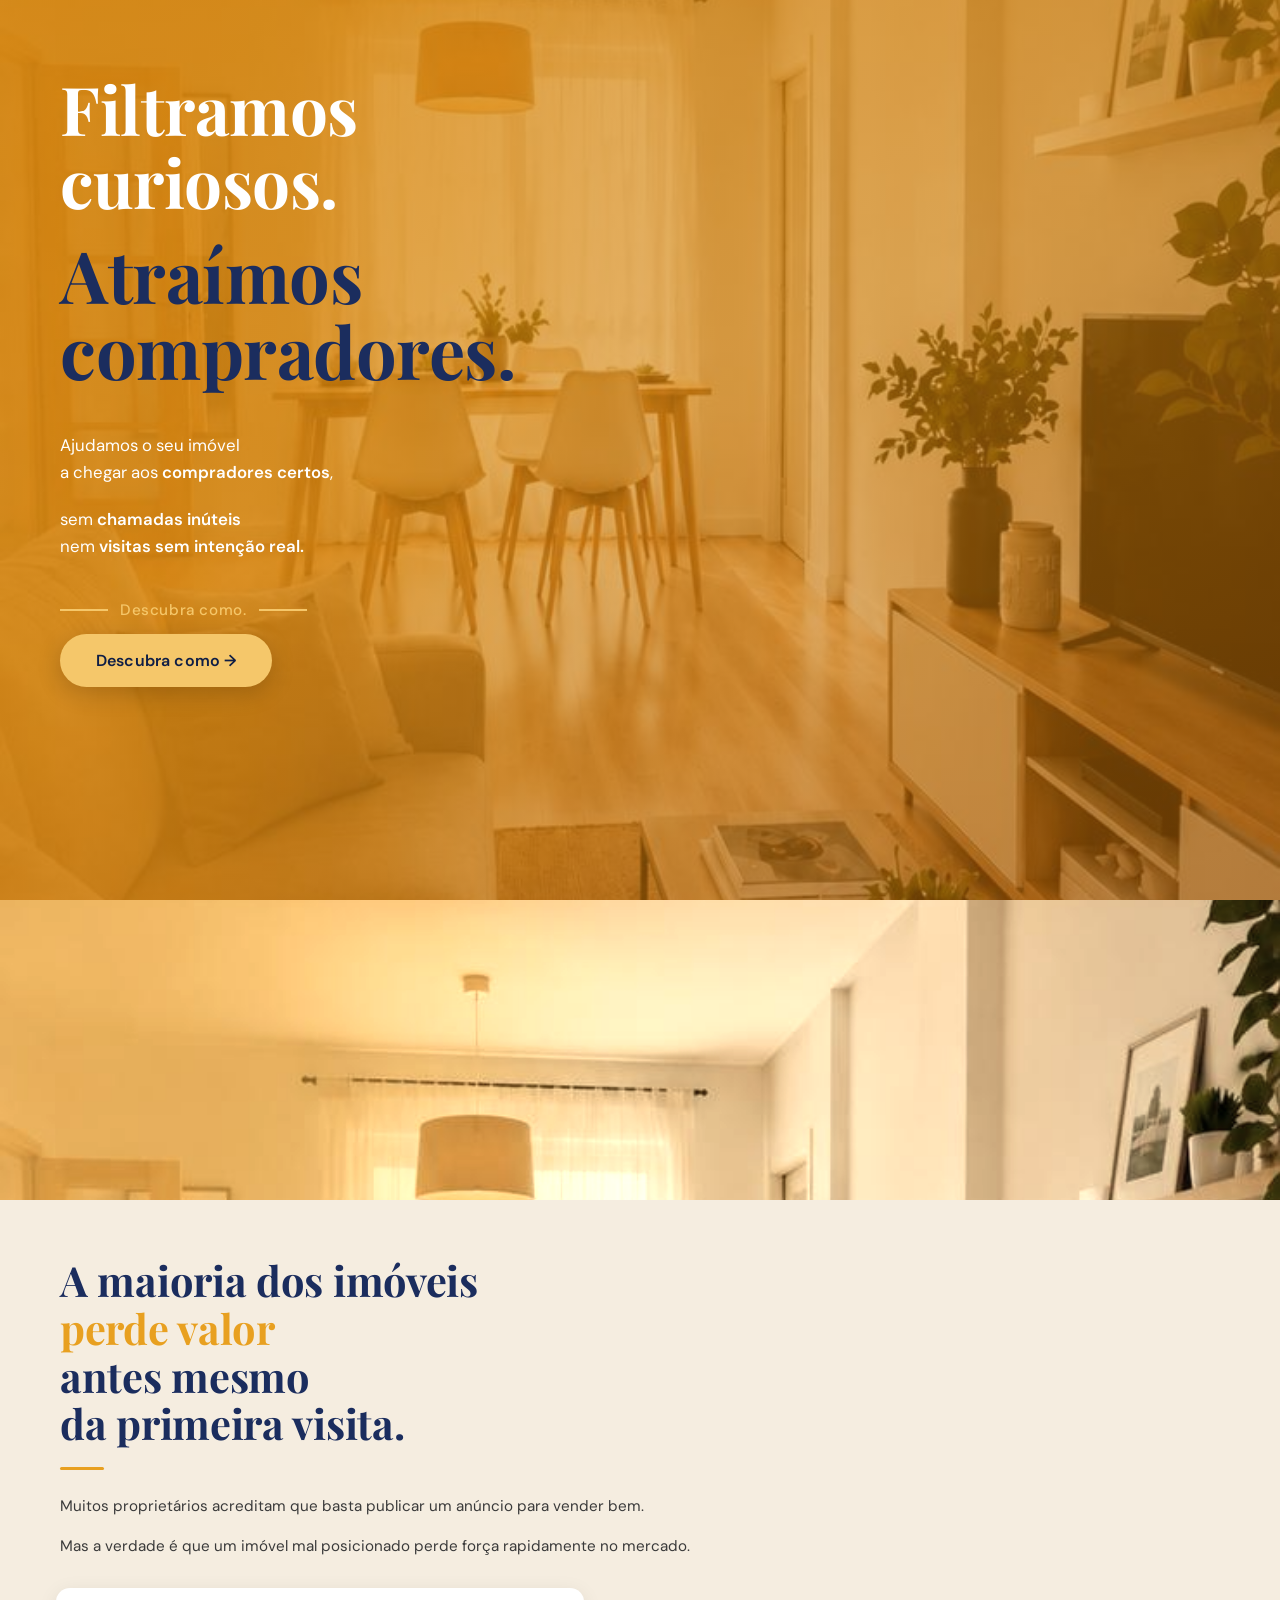
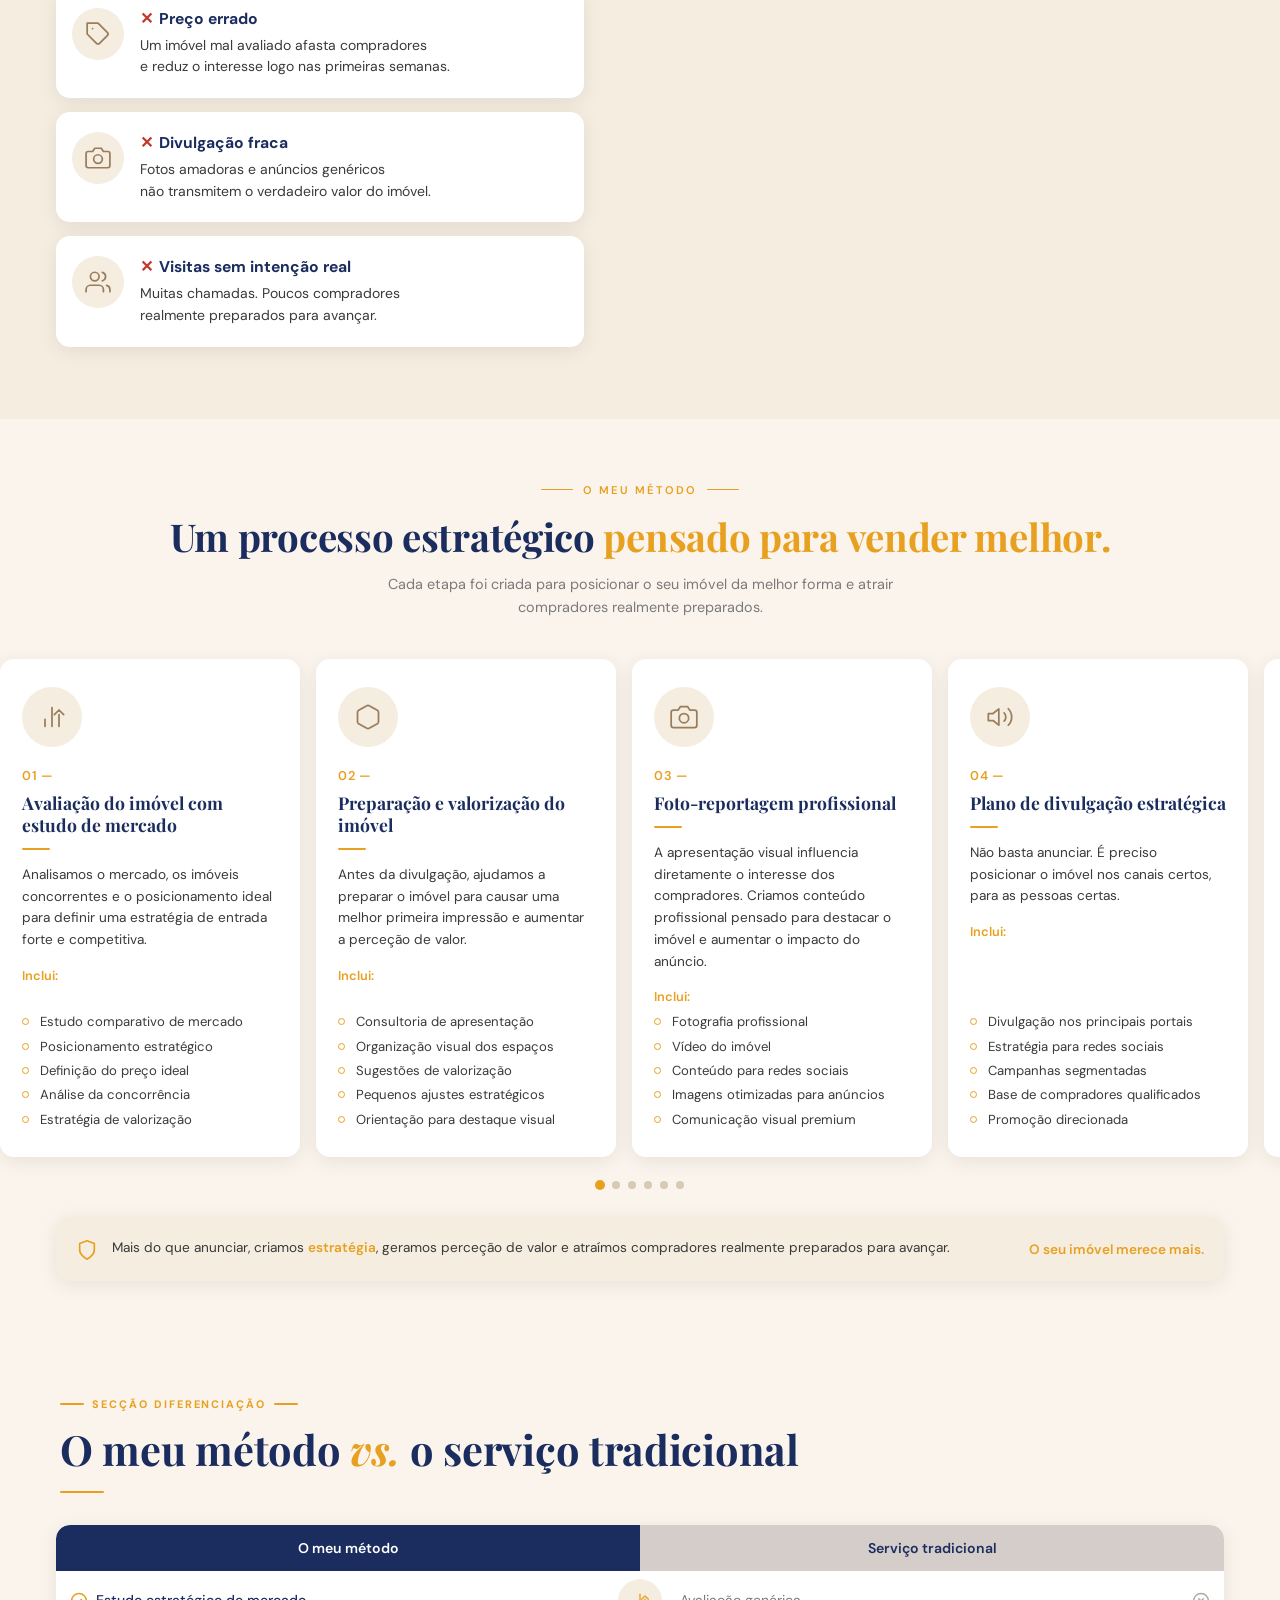
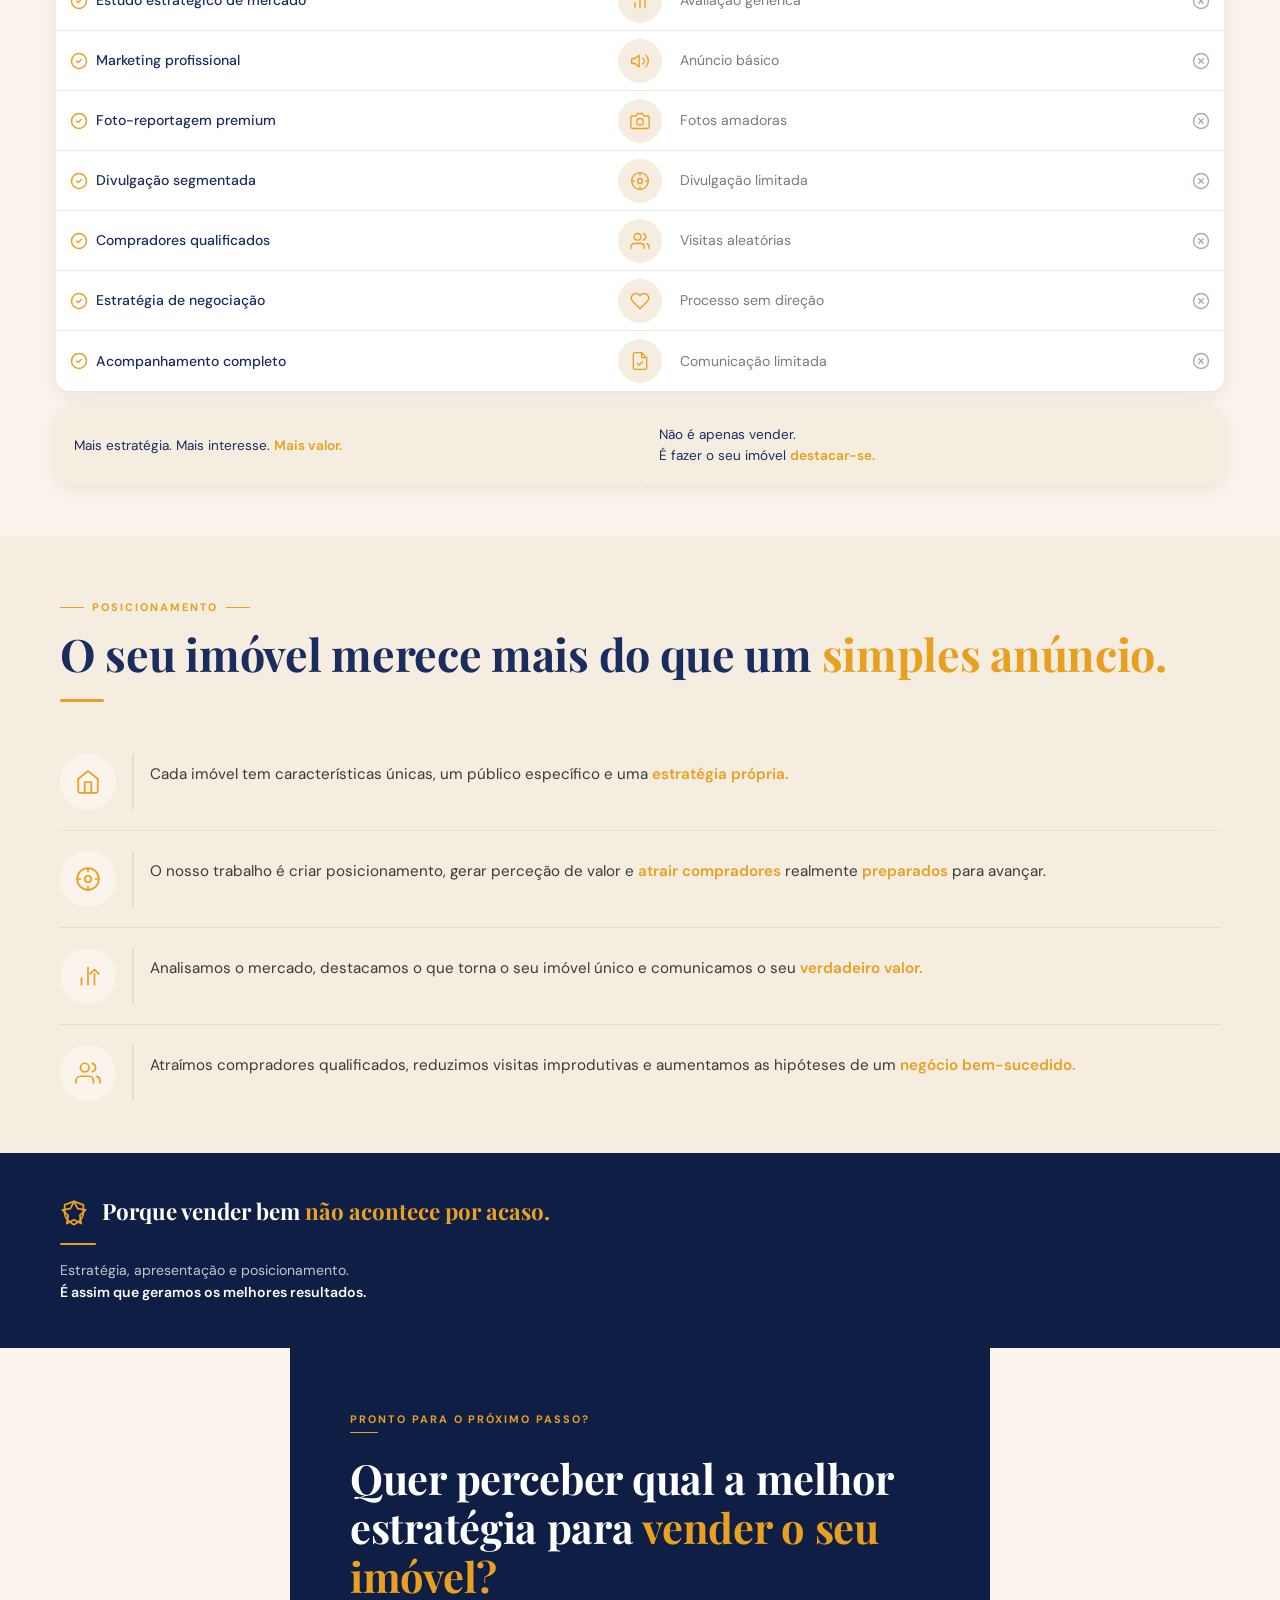
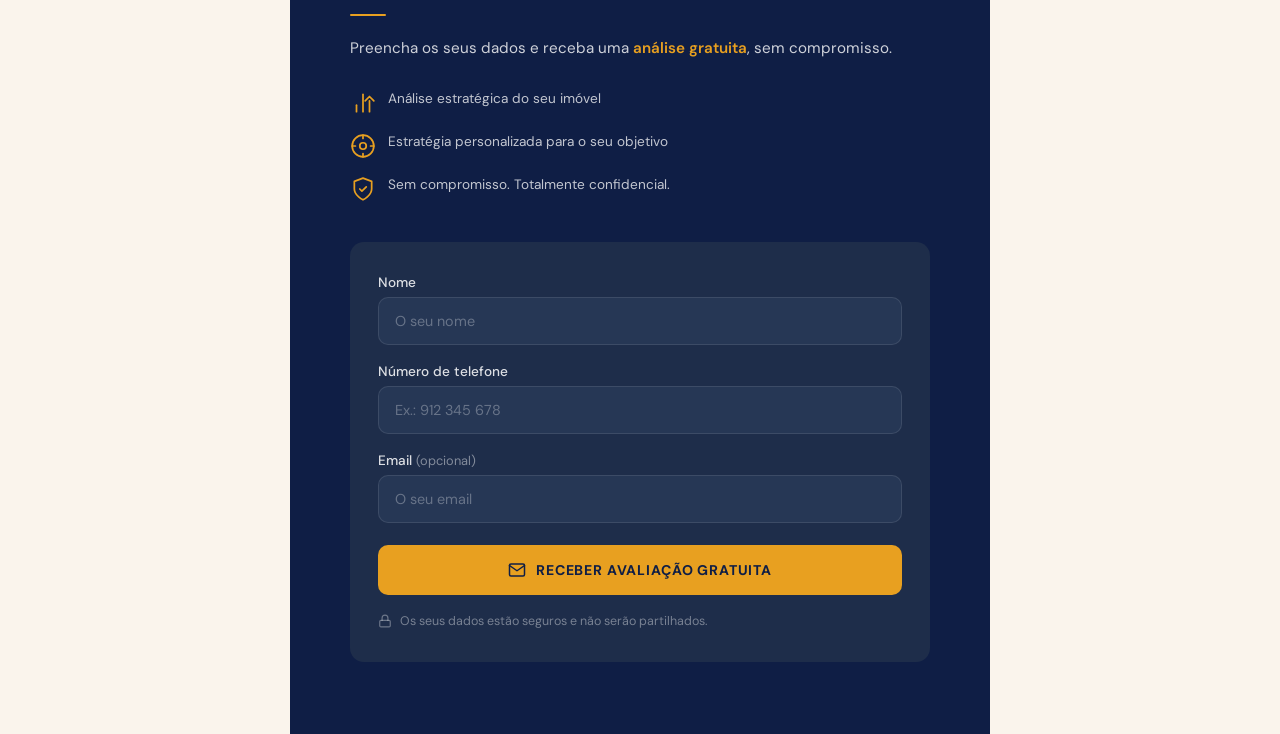
==== vendas.html @ 0ac01f0d "BM 1.17.0 Pagina de Vendas" ====
<!DOCTYPE html>
<html lang="pt">
<head>
  <meta charset="UTF-8" />
  <meta name="viewport" content="width=device-width, initial-scale=1.0" />
  <title>Vendas — Imóveis</title>
  <link rel="stylesheet" href="vendas.css" />
</head>
<body>

  <!-- ════════════════════════════════════
       SECÇÃO 1 — Hero com overlay âmbar
       ════════════════════════════════════ -->
  <section class="hero">
    <div class="hero__bg"></div>
    <div class="hero__overlay"></div>

    <div class="hero__content">

      <!-- Títulos principais -->
      <div class="hero__headline">
        <p class="line1">Filtramos<br>curiosos.</p>
        <p class="line2">Atraímos<br>compradores.</p>
      </div>

      <!-- Corpo de texto -->
      <div class="hero__body">
        <p>Ajudamos o seu imóvel<br>
           a chegar aos <strong>compradores certos</strong>,</p>
        <p>sem <strong>chamadas inúteis</strong><br>
           nem <strong>visitas sem intenção real.</strong></p>
      </div>

      <!-- CTA -->
      <div class="hero__cta">
        <div class="divider-line">
          <a href="#pain-section" class="btn-cta">Descubra como.</a>
        </div>
        <a href="#pain-section" class="btn-primary">Descubra como →</a>
      </div>

    </div>
  </section>


  <!-- ════════════════════════════════════
       SECÇÃO 2 — Problema / Pain points
       ════════════════════════════════════ -->
  <section class="pain" id="pain-section">

    <!-- Faixa de foto -->
    <div class="pain__photo">
      <img src="sala.jpg" alt="Sala de estar moderna e luminosa" />
    </div>

    <!-- Texto introdutório -->
    <div class="pain__text">
      <h2 class="pain__title">
        A maioria dos imóveis<br>
        <span class="highlight">perde valor</span><br>
        antes mesmo<br>
        da primeira visita.
      </h2>
      <div class="pain__separator"></div>
      <div class="pain__copy">
        <p>Muitos proprietários acreditam que basta publicar um anúncio para vender bem.</p>
        <p>Mas a verdade é que um imóvel mal posicionado perde força rapidamente no mercado.</p>
      </div>
    </div>

    <!-- Cards de problemas -->
    <div class="pain__cards">

      <!-- Preço errado -->
      <div class="pain-card">
        <div class="pain-card__icon">
          <!-- Ícone: etiqueta de preço -->
          <svg viewBox="0 0 24 24" aria-hidden="true">
            <path d="M20.59 13.41L13.42 20.58a2 2 0 0 1-2.83 0L2 12V2h10l8.59 8.59a2 2 0 0 1 0 2.82z"/>
            <line x1="7" y1="7" x2="7.01" y2="7"/>
          </svg>
        </div>
        <div class="pain-card__body">
          <p class="pain-card__title">
            <span class="x-mark">✕</span> Preço errado
          </p>
          <p class="pain-card__desc">
            Um imóvel mal avaliado afasta compradores<br>
            e reduz o interesse logo nas primeiras semanas.
          </p>
        </div>
      </div>

      <!-- Divulgação fraca -->
      <div class="pain-card">
        <div class="pain-card__icon">
          <!-- Ícone: câmara fotográfica -->
          <svg viewBox="0 0 24 24" aria-hidden="true">
            <path d="M23 19a2 2 0 0 1-2 2H3a2 2 0 0 1-2-2V8a2 2 0 0 1 2-2h4l2-3h6l2 3h4a2 2 0 0 1 2 2z"/>
            <circle cx="12" cy="13" r="4"/>
          </svg>
        </div>
        <div class="pain-card__body">
          <p class="pain-card__title">
            <span class="x-mark">✕</span> Divulgação fraca
          </p>
          <p class="pain-card__desc">
            Fotos amadoras e anúncios genéricos<br>
            não transmitem o verdadeiro valor do imóvel.
          </p>
        </div>
      </div>

      <!-- Visitas sem intenção real -->
      <div class="pain-card">
        <div class="pain-card__icon">
          <!-- Ícone: grupo de pessoas -->
          <svg viewBox="0 0 24 24" aria-hidden="true">
            <path d="M17 21v-2a4 4 0 0 0-4-4H5a4 4 0 0 0-4 4v2"/>
            <circle cx="9" cy="7" r="4"/>
            <path d="M23 21v-2a4 4 0 0 0-3-3.87"/>
            <path d="M16 3.13a4 4 0 0 1 0 7.75"/>
          </svg>
        </div>
        <div class="pain-card__body">
          <p class="pain-card__title">
            <span class="x-mark">✕</span> Visitas sem intenção real
          </p>
          <p class="pain-card__desc">
            Muitas chamadas. Poucos compradores<br>
            realmente preparados para avançar.
          </p>
        </div>
      </div>

    </div>
  </section>


  <!-- ════════════════════════════════════
       SECÇÃO 3 — O Meu Método (carrossel)
       ════════════════════════════════════ -->
  <section class="metodo" id="metodo-section">

    <!-- Cabeçalho -->
    <div class="metodo__header">
      <div class="metodo__label">
        <span class="metodo__line"></span>
        O MEU MÉTODO
        <span class="metodo__line"></span>
      </div>
      <h2 class="metodo__title">
        Um processo estratégico <span class="highlight">pensado para vender melhor.</span>
      </h2>
      <p class="metodo__subtitle">
        Cada etapa foi criada para posicionar o seu imóvel da melhor forma e atrair compradores realmente preparados.
      </p>
    </div>

    <!-- Carrossel -->
    <div class="metodo__carousel-wrap">
      <div class="metodo__carousel" id="metodoCar">

        <!-- 01 -->
        <div class="metodo-card">
          <div class="metodo-card__icon">
            <svg viewBox="0 0 24 24" aria-hidden="true">
              <line x1="18" y1="20" x2="18" y2="10"/><line x1="12" y1="20" x2="12" y2="4"/>
              <line x1="6" y1="20" x2="6" y2="14"/>
              <polyline points="22 10 18 6 14 10"/>
            </svg>
          </div>
          <div class="metodo-card__num">01 —</div>
          <h3 class="metodo-card__title">Avaliação do imóvel com estudo de mercado</h3>
          <div class="metodo-card__sep"></div>
          <p class="metodo-card__desc">Analisamos o mercado, os imóveis concorrentes e o posicionamento ideal para definir uma estratégia de entrada forte e competitiva.</p>
          <p class="metodo-card__inclui">Inclui:</p>
          <ul class="metodo-card__list">
            <li>Estudo comparativo de mercado</li>
            <li>Posicionamento estratégico</li>
            <li>Definição do preço ideal</li>
            <li>Análise da concorrência</li>
            <li>Estratégia de valorização</li>
          </ul>
        </div>

        <!-- 02 -->
        <div class="metodo-card">
          <div class="metodo-card__icon">
            <svg viewBox="0 0 24 24" aria-hidden="true">
              <path d="M21 16V8a2 2 0 0 0-1-1.73l-7-4a2 2 0 0 0-2 0l-7 4A2 2 0 0 0 3 8v8a2 2 0 0 0 1 1.73l7 4a2 2 0 0 0 2 0l7-4A2 2 0 0 0 21 16z"/>
            </svg>
          </div>
          <div class="metodo-card__num">02 —</div>
          <h3 class="metodo-card__title">Preparação e valorização do imóvel</h3>
          <div class="metodo-card__sep"></div>
          <p class="metodo-card__desc">Antes da divulgação, ajudamos a preparar o imóvel para causar uma melhor primeira impressão e aumentar a perceção de valor.</p>
          <p class="metodo-card__inclui">Inclui:</p>
          <ul class="metodo-card__list">
            <li>Consultoria de apresentação</li>
            <li>Organização visual dos espaços</li>
            <li>Sugestões de valorização</li>
            <li>Pequenos ajustes estratégicos</li>
            <li>Orientação para destaque visual</li>
          </ul>
        </div>

        <!-- 03 -->
        <div class="metodo-card">
          <div class="metodo-card__icon">
            <svg viewBox="0 0 24 24" aria-hidden="true">
              <path d="M23 19a2 2 0 0 1-2 2H3a2 2 0 0 1-2-2V8a2 2 0 0 1 2-2h4l2-3h6l2 3h4a2 2 0 0 1 2 2z"/>
              <circle cx="12" cy="13" r="4"/>
            </svg>
          </div>
          <div class="metodo-card__num">03 —</div>
          <h3 class="metodo-card__title">Foto-reportagem profissional</h3>
          <div class="metodo-card__sep"></div>
          <p class="metodo-card__desc">A apresentação visual influencia diretamente o interesse dos compradores. Criamos conteúdo profissional pensado para destacar o imóvel e aumentar o impacto do anúncio.</p>
          <p class="metodo-card__inclui">Inclui:</p>
          <ul class="metodo-card__list">
            <li>Fotografia profissional</li>
            <li>Vídeo do imóvel</li>
            <li>Conteúdo para redes sociais</li>
            <li>Imagens otimizadas para anúncios</li>
            <li>Comunicação visual premium</li>
          </ul>
        </div>

        <!-- 04 -->
        <div class="metodo-card">
          <div class="metodo-card__icon">
            <svg viewBox="0 0 24 24" aria-hidden="true">
              <polygon points="11 5 6 9 2 9 2 15 6 15 11 19 11 5"/>
              <path d="M19.07 4.93a10 10 0 0 1 0 14.14"/>
              <path d="M15.54 8.46a5 5 0 0 1 0 7.07"/>
            </svg>
          </div>
          <div class="metodo-card__num">04 —</div>
          <h3 class="metodo-card__title">Plano de divulgação estratégica</h3>
          <div class="metodo-card__sep"></div>
          <p class="metodo-card__desc">Não basta anunciar. É preciso posicionar o imóvel nos canais certos, para as pessoas certas.</p>
          <p class="metodo-card__inclui">Inclui:</p>
          <ul class="metodo-card__list">
            <li>Divulgação nos principais portais</li>
            <li>Estratégia para redes sociais</li>
            <li>Campanhas segmentadas</li>
            <li>Base de compradores qualificados</li>
            <li>Promoção direcionada</li>
          </ul>
        </div>

        <!-- 05 -->
        <div class="metodo-card">
          <div class="metodo-card__icon">
            <svg viewBox="0 0 24 24" aria-hidden="true">
              <path d="M17 21v-2a4 4 0 0 0-4-4H5a4 4 0 0 0-4 4v2"/>
              <circle cx="9" cy="7" r="4"/>
              <path d="M23 21v-2a4 4 0 0 0-3-3.87"/>
              <path d="M16 3.13a4 4 0 0 1 0 7.75"/>
            </svg>
          </div>
          <div class="metodo-card__num">05 —</div>
          <h3 class="metodo-card__title">Gestão de compradores e negociação</h3>
          <div class="metodo-card__sep"></div>
          <p class="metodo-card__desc">Filtramos contactos, qualificamos compradores e acompanhamos todas as visitas para evitar desgaste desnecessário.</p>
          <p class="metodo-card__inclui">Inclui:</p>
          <ul class="metodo-card__list">
            <li>Qualificação de leads</li>
            <li>Gestão de visitas</li>
            <li>Acompanhamento comercial</li>
            <li>Negociação estratégica</li>
            <li>Redução de visitas improdutivas</li>
          </ul>
        </div>

        <!-- 06 -->
        <div class="metodo-card">
          <div class="metodo-card__icon">
            <svg viewBox="0 0 24 24" aria-hidden="true">
              <path d="M14 2H6a2 2 0 0 0-2 2v16a2 2 0 0 0 2 2h12a2 2 0 0 0 2-2V8z"/>
              <polyline points="14 2 14 8 20 8"/>
              <polyline points="9 15 11 17 15 13"/>
            </svg>
          </div>
          <div class="metodo-card__num">06 —</div>
          <h3 class="metodo-card__title">Acompanhamento até à escritura</h3>
          <div class="metodo-card__sep"></div>
          <p class="metodo-card__desc">Tratamos de todo o processo até à conclusão do negócio, garantindo segurança e acompanhamento em cada etapa.</p>
          <p class="metodo-card__inclui">Inclui:</p>
          <ul class="metodo-card__list">
            <li>Apoio burocrático</li>
            <li>Organização documental</li>
            <li>Acompanhamento processual</li>
            <li>Suporte contínuo</li>
            <li>Apoio até à escritura</li>
          </ul>
        </div>

      </div><!-- /.metodo__carousel -->

      <!-- Dots de navegação -->
      <div class="metodo__dots" id="metodoDots">
        <button class="dot active" data-index="0" aria-label="Passo 1"></button>
        <button class="dot" data-index="1" aria-label="Passo 2"></button>
        <button class="dot" data-index="2" aria-label="Passo 3"></button>
        <button class="dot" data-index="3" aria-label="Passo 4"></button>
        <button class="dot" data-index="4" aria-label="Passo 5"></button>
        <button class="dot" data-index="5" aria-label="Passo 6"></button>
      </div>
    </div><!-- /.metodo__carousel-wrap -->

    <!-- Rodapé da secção -->
    <div class="metodo__footer">
      <div class="metodo__footer-inner">
        <svg class="metodo__footer-icon" viewBox="0 0 24 24" aria-hidden="true">
          <path d="M12 22s8-4 8-10V5l-8-3-8 3v7c0 6 8 10 8 10z"/>
        </svg>
        <p>
          Mais do que anunciar, criamos <span class="highlight">estratégia</span>, geramos perceção de valor e atraímos compradores realmente preparados para avançar.
        </p>
        <span class="metodo__footer-cta">O seu imóvel merece mais.</span>
      </div>
    </div>

  </section>

  <script>
    (function () {
      const car = document.getElementById('metodoCar');
      const dots = document.querySelectorAll('#metodoDots .dot');

      // Update active dot based on scroll position
      car.addEventListener('scroll', () => {
        const cardW = car.querySelector('.metodo-card').offsetWidth + 16; // gap
        const idx = Math.round(car.scrollLeft / cardW);
        dots.forEach((d, i) => d.classList.toggle('active', i === idx));
      }, { passive: true });

      // Click dot → scroll to card
      dots.forEach(dot => {
        dot.addEventListener('click', () => {
          const cardW = car.querySelector('.metodo-card').offsetWidth + 16;
          car.scrollTo({ left: parseInt(dot.dataset.index) * cardW, behavior: 'smooth' });
        });
      });
    })();
  </script>


  <!-- ════════════════════════════════════
       SECÇÃO 4 — Diferenciação (tabela)
       ════════════════════════════════════ -->
  <section class="dif" id="dif-section">
    <div class="dif__header">
      <p class="section-label"><span class="label-line"></span> SECÇÃO DIFERENCIAÇÃO <span class="label-line"></span></p>
      <h2 class="dif__title">O meu método <span class="vs">vs.</span> o serviço tradicional</h2>
      <div class="dif__sep"></div>
    </div>

    <!-- Cabeçalhos da tabela -->
    <div class="dif__table">
      <div class="dif__col-heads">
        <div class="dif__col-head dif__col-head--mine">O meu método</div>
        <div class="dif__col-head dif__col-head--trad">Serviço tradicional</div>
      </div>

      <!-- Linhas -->
      <div class="dif__row">
        <div class="dif__cell dif__cell--mine">
          <svg class="check-icon" viewBox="0 0 24 24"><circle cx="12" cy="12" r="10"/><polyline points="9 12 11 14 15 10"/></svg>
          Estudo estratégico de mercado
        </div>
        <div class="dif__icon-wrap">
          <svg viewBox="0 0 24 24"><line x1="18" y1="20" x2="18" y2="10"/><line x1="12" y1="20" x2="12" y2="4"/><line x1="6" y1="20" x2="6" y2="14"/><polyline points="22 10 18 6 14 10"/></svg>
        </div>
        <div class="dif__cell dif__cell--trad">
          Avaliação genérica
          <svg class="x-icon" viewBox="0 0 24 24"><circle cx="12" cy="12" r="10"/><line x1="15" y1="9" x2="9" y2="15"/><line x1="9" y1="9" x2="15" y2="15"/></svg>
        </div>
      </div>

      <div class="dif__row">
        <div class="dif__cell dif__cell--mine">
          <svg class="check-icon" viewBox="0 0 24 24"><circle cx="12" cy="12" r="10"/><polyline points="9 12 11 14 15 10"/></svg>
          Marketing profissional
        </div>
        <div class="dif__icon-wrap">
          <svg viewBox="0 0 24 24"><polygon points="11 5 6 9 2 9 2 15 6 15 11 19 11 5"/><path d="M19.07 4.93a10 10 0 0 1 0 14.14"/><path d="M15.54 8.46a5 5 0 0 1 0 7.07"/></svg>
        </div>
        <div class="dif__cell dif__cell--trad">
          Anúncio básico
          <svg class="x-icon" viewBox="0 0 24 24"><circle cx="12" cy="12" r="10"/><line x1="15" y1="9" x2="9" y2="15"/><line x1="9" y1="9" x2="15" y2="15"/></svg>
        </div>
      </div>

      <div class="dif__row">
        <div class="dif__cell dif__cell--mine">
          <svg class="check-icon" viewBox="0 0 24 24"><circle cx="12" cy="12" r="10"/><polyline points="9 12 11 14 15 10"/></svg>
          Foto-reportagem premium
        </div>
        <div class="dif__icon-wrap">
          <svg viewBox="0 0 24 24"><path d="M23 19a2 2 0 0 1-2 2H3a2 2 0 0 1-2-2V8a2 2 0 0 1 2-2h4l2-3h6l2 3h4a2 2 0 0 1 2 2z"/><circle cx="12" cy="13" r="4"/></svg>
        </div>
        <div class="dif__cell dif__cell--trad">
          Fotos amadoras
          <svg class="x-icon" viewBox="0 0 24 24"><circle cx="12" cy="12" r="10"/><line x1="15" y1="9" x2="9" y2="15"/><line x1="9" y1="9" x2="15" y2="15"/></svg>
        </div>
      </div>

      <div class="dif__row">
        <div class="dif__cell dif__cell--mine">
          <svg class="check-icon" viewBox="0 0 24 24"><circle cx="12" cy="12" r="10"/><polyline points="9 12 11 14 15 10"/></svg>
          Divulgação segmentada
        </div>
        <div class="dif__icon-wrap">
          <svg viewBox="0 0 24 24"><circle cx="12" cy="12" r="10"/><circle cx="12" cy="12" r="3"/><line x1="12" y1="2" x2="12" y2="5"/><line x1="12" y1="19" x2="12" y2="22"/><line x1="2" y1="12" x2="5" y2="12"/><line x1="19" y1="12" x2="22" y2="12"/></svg>
        </div>
        <div class="dif__cell dif__cell--trad">
          Divulgação limitada
          <svg class="x-icon" viewBox="0 0 24 24"><circle cx="12" cy="12" r="10"/><line x1="15" y1="9" x2="9" y2="15"/><line x1="9" y1="9" x2="15" y2="15"/></svg>
        </div>
      </div>

      <div class="dif__row">
        <div class="dif__cell dif__cell--mine">
          <svg class="check-icon" viewBox="0 0 24 24"><circle cx="12" cy="12" r="10"/><polyline points="9 12 11 14 15 10"/></svg>
          Compradores qualificados
        </div>
        <div class="dif__icon-wrap">
          <svg viewBox="0 0 24 24"><path d="M17 21v-2a4 4 0 0 0-4-4H5a4 4 0 0 0-4 4v2"/><circle cx="9" cy="7" r="4"/><path d="M23 21v-2a4 4 0 0 0-3-3.87"/><path d="M16 3.13a4 4 0 0 1 0 7.75"/></svg>
        </div>
        <div class="dif__cell dif__cell--trad">
          Visitas aleatórias
          <svg class="x-icon" viewBox="0 0 24 24"><circle cx="12" cy="12" r="10"/><line x1="15" y1="9" x2="9" y2="15"/><line x1="9" y1="9" x2="15" y2="15"/></svg>
        </div>
      </div>

      <div class="dif__row">
        <div class="dif__cell dif__cell--mine">
          <svg class="check-icon" viewBox="0 0 24 24"><circle cx="12" cy="12" r="10"/><polyline points="9 12 11 14 15 10"/></svg>
          Estratégia de negociação
        </div>
        <div class="dif__icon-wrap">
          <svg viewBox="0 0 24 24"><path d="M20.84 4.61a5.5 5.5 0 0 0-7.78 0L12 5.67l-1.06-1.06a5.5 5.5 0 0 0-7.78 7.78l1.06 1.06L12 21.23l7.78-7.78 1.06-1.06a5.5 5.5 0 0 0 0-7.78z"/></svg>
        </div>
        <div class="dif__cell dif__cell--trad">
          Processo sem direção
          <svg class="x-icon" viewBox="0 0 24 24"><circle cx="12" cy="12" r="10"/><line x1="15" y1="9" x2="9" y2="15"/><line x1="9" y1="9" x2="15" y2="15"/></svg>
        </div>
      </div>

      <div class="dif__row">
        <div class="dif__cell dif__cell--mine">
          <svg class="check-icon" viewBox="0 0 24 24"><circle cx="12" cy="12" r="10"/><polyline points="9 12 11 14 15 10"/></svg>
          Acompanhamento completo
        </div>
        <div class="dif__icon-wrap">
          <svg viewBox="0 0 24 24"><path d="M14 2H6a2 2 0 0 0-2 2v16a2 2 0 0 0 2 2h12a2 2 0 0 0 2-2V8z"/><polyline points="14 2 14 8 20 8"/><polyline points="9 15 11 17 15 13"/></svg>
        </div>
        <div class="dif__cell dif__cell--trad">
          Comunicação limitada
          <svg class="x-icon" viewBox="0 0 24 24"><circle cx="12" cy="12" r="10"/><line x1="15" y1="9" x2="9" y2="15"/><line x1="9" y1="9" x2="15" y2="15"/></svg>
        </div>
      </div>
    </div>

    <!-- Rodapé -->
    <div class="dif__footer">
      <div class="dif__footer-left">
        <svg viewBox="0 0 24 24"><path d="M12 22s8-4 8-10V5l-8-3-8 3v7c0 6 8 10 8 10z"/><polygon points="12 2 15.09 8.26 22 9.27 17 14.14 18.18 21.02 12 17.77 5.82 21.02 7 14.14 2 9.27 8.91 8.26 12 2"/></svg>
        <p>Mais estratégia. Mais interesse. <span class="highlight">Mais valor.</span></p>
      </div>
      <div class="dif__footer-right">
        <p>Não é apenas vender.<br>É fazer o seu imóvel <span class="highlight">destacar-se.</span></p>
      </div>
    </div>
  </section>


  <!-- ════════════════════════════════════
       SECÇÃO 5 — Posicionamento
       ════════════════════════════════════ -->
  <section class="pos" id="pos-section">

    <!-- Hero foto + título -->
    <div class="pos__hero">
      <div class="pos__hero-text">
        <p class="section-label"><span class="label-line"></span> POSICIONAMENTO <span class="label-line"></span></p>
        <h2 class="pos__title">O seu imóvel merece mais do que um <span class="highlight">simples anúncio.</span></h2>
        <div class="pos__sep"></div>
      </div>
    </div>

    <!-- Itens -->
    <div class="pos__items">

      <div class="pos__item">
        <div class="pos__item-icon">
          <svg viewBox="0 0 24 24"><path d="M3 9l9-7 9 7v11a2 2 0 0 1-2 2H5a2 2 0 0 1-2-2z"/><polyline points="9 22 9 12 15 12 15 22"/></svg>
        </div>
        <div class="pos__item-divider"></div>
        <p class="pos__item-text">Cada imóvel tem características únicas, um público específico e uma <span class="highlight">estratégia própria.</span></p>
      </div>

      <div class="pos__item">
        <div class="pos__item-icon">
          <svg viewBox="0 0 24 24"><circle cx="12" cy="12" r="10"/><circle cx="12" cy="12" r="3"/><line x1="12" y1="2" x2="12" y2="5"/><line x1="12" y1="19" x2="12" y2="22"/><line x1="2" y1="12" x2="5" y2="12"/><line x1="19" y1="12" x2="22" y2="12"/></svg>
        </div>
        <div class="pos__item-divider"></div>
        <p class="pos__item-text">O nosso trabalho é criar posicionamento, gerar perceção de valor e <span class="highlight">atrair compradores</span> realmente <span class="highlight">preparados</span> para avançar.</p>
      </div>

      <div class="pos__item">
        <div class="pos__item-icon">
          <svg viewBox="0 0 24 24"><line x1="18" y1="20" x2="18" y2="10"/><line x1="12" y1="20" x2="12" y2="4"/><line x1="6" y1="20" x2="6" y2="14"/><polyline points="22 10 18 6 14 10"/></svg>
        </div>
        <div class="pos__item-divider"></div>
        <p class="pos__item-text">Analisamos o mercado, destacamos o que torna o seu imóvel único e comunicamos o seu <span class="highlight">verdadeiro valor.</span></p>
      </div>

      <div class="pos__item">
        <div class="pos__item-icon">
          <svg viewBox="0 0 24 24"><path d="M17 21v-2a4 4 0 0 0-4-4H5a4 4 0 0 0-4 4v2"/><circle cx="9" cy="7" r="4"/><path d="M23 21v-2a4 4 0 0 0-3-3.87"/><path d="M16 3.13a4 4 0 0 1 0 7.75"/></svg>
        </div>
        <div class="pos__item-divider"></div>
        <p class="pos__item-text">Atraímos compradores qualificados, reduzimos visitas improdutivas e aumentamos as hipóteses de um <span class="highlight">negócio bem-sucedido.</span></p>
      </div>

    </div>

    <!-- Banner final -->
    <div class="pos__banner">
      <div class="pos__banner-top">
        <svg viewBox="0 0 24 24"><path d="M12 22s8-4 8-10V5l-8-3-8 3v7c0 6 8 10 8 10z"/><polygon points="12 2 15.09 8.26 22 9.27 17 14.14 18.18 21.02 12 17.77 5.82 21.02 7 14.14 2 9.27 8.91 8.26 12 2"/></svg>
        <p>Porque vender bem <span class="highlight">não acontece por acaso.</span></p>
      </div>
      <div class="pos__banner-sep"></div>
      <p class="pos__banner-sub">Estratégia, apresentação e posicionamento.<br><strong>É assim que geramos os melhores resultados.</strong></p>
    </div>

  </section>


  <!-- ════════════════════════════════════
       SECÇÃO 6 — CTA / Formulário
       ════════════════════════════════════ -->
  <section class="cta-form" id="cta-section">

    <div class="cta-form__text">
      <p class="cta-form__label">PRONTO PARA O PRÓXIMO PASSO?</p>
      <div class="cta-form__label-line"></div>
      <h2 class="cta-form__title">Quer perceber qual a melhor estratégia para <span class="highlight">vender o seu imóvel?</span></h2>
      <div class="cta-form__title-line"></div>
      <p class="cta-form__sub">Preencha os seus dados e receba uma <span class="highlight">análise gratuita</span>, sem compromisso.</p>

      <div class="cta-form__badges">
        <div class="badge">
          <svg viewBox="0 0 24 24"><line x1="18" y1="20" x2="18" y2="10"/><line x1="12" y1="20" x2="12" y2="4"/><line x1="6" y1="20" x2="6" y2="14"/><polyline points="22 10 18 6 14 10"/></svg>
          <span>Análise estratégica do seu imóvel</span>
        </div>
        <div class="badge">
          <svg viewBox="0 0 24 24"><circle cx="12" cy="12" r="10"/><circle cx="12" cy="12" r="3"/><line x1="12" y1="2" x2="12" y2="5"/><line x1="12" y1="19" x2="12" y2="22"/><line x1="2" y1="12" x2="5" y2="12"/><line x1="19" y1="12" x2="22" y2="12"/></svg>
          <span>Estratégia personalizada para o seu objetivo</span>
        </div>
        <div class="badge">
          <svg viewBox="0 0 24 24"><path d="M12 22s8-4 8-10V5l-8-3-8 3v7c0 6 8 10 8 10z"/><polyline points="9 12 11 14 15 10"/></svg>
          <span>Sem compromisso. Totalmente confidencial.</span>
        </div>
      </div>
    </div>

    <!-- Formulário -->
    <div class="cta-form__form">
      <div class="form-field">
        <label for="nome">Nome</label>
        <input type="text" id="nome" placeholder="O seu nome" autocomplete="name" />
      </div>
      <div class="form-field">
        <label for="tel">Número de telefone</label>
        <input type="tel" id="tel" placeholder="Ex.: 912 345 678" autocomplete="tel" />
      </div>
      <div class="form-field">
        <label for="email">Email <span class="optional">(opcional)</span></label>
        <input type="email" id="email" placeholder="O seu email" autocomplete="email" />
      </div>
      <button class="btn-submit" type="button">
        <svg viewBox="0 0 24 24"><path d="M4 4h16c1.1 0 2 .9 2 2v12c0 1.1-.9 2-2 2H4c-1.1 0-2-.9-2-2V6c0-1.1.9-2 2-2z"/><polyline points="22,6 12,13 2,6"/></svg>
        RECEBER AVALIAÇÃO GRATUITA
      </button>
      <p class="form-privacy">
        <svg viewBox="0 0 24 24"><rect x="3" y="11" width="18" height="11" rx="2" ry="2"/><path d="M7 11V7a5 5 0 0 1 10 0v4"/></svg>
        Os seus dados estão seguros e não serão partilhados.
      </p>
    </div>

  </section>

</body>
</html>
---- vendas.css ----
/* ===========================
   vendas.css
   =========================== */

@import url('https://fonts.googleapis.com/css2?family=Playfair+Display:ital,wght@0,400;0,600;0,700;1,400&family=DM+Sans:wght@300;400;500;600&display=swap');

/* ── Variables ── */
:root {
  --amber: #E8A020;
  --amber-light: #F5C76A;
  --amber-overlay: rgba(210, 130, 10, 0.72);
  --navy: #1B2D5E;
  --navy-dark: #0F1E45;
  --cream: #F5EDE0;
  --cream-light: #FAF4EC;
  --white: #FFFFFF;
  --text-body: #3A3A3A;
  --text-muted: #7A7A7A;
  --red-x: #C0392B;
  --border-radius: 14px;
  --shadow: 0 4px 20px rgba(0,0,0,0.08);
}

/* ── Reset ── */
*, *::before, *::after { box-sizing: border-box; margin: 0; padding: 0; }

html { scroll-behavior: smooth; }

body {
  font-family: 'DM Sans', sans-serif;
  background: var(--cream-light);
  color: var(--text-body);
  -webkit-font-smoothing: antialiased;
}

/* ══════════════════════════════════════
   SECTION 1 — Hero (amber overlay)
   ══════════════════════════════════════ */
.hero {
  position: relative;
  width: 100%;
  min-height: 100svh;
  display: flex;
  flex-direction: column;
  justify-content: space-between;
  overflow: hidden;
  padding: 52px 32px 52px;
}

.hero__bg {
  position: absolute;
  inset: 0;
  background-image: url('sala.jpg');
  background-size: cover;
  background-position: center;
  z-index: 0;
}

.hero__overlay {
  position: absolute;
  inset: 0;
  background: linear-gradient(
    160deg,
    var(--amber-overlay) 0%,
    rgba(210, 130, 10, 0.60) 45%,
    rgba(180, 100, 5, 0.55) 100%
  );
  z-index: 1;
}

.hero__content {
  position: relative;
  z-index: 2;
  display: flex;
  flex-direction: column;
  gap: 0;
  flex: 1;
}

/* Headline block */
.hero__headline {
  margin-top: 0;
}

.hero__headline .line1 {
  font-family: 'Playfair Display', serif;
  font-size: clamp(2.6rem, 9vw, 4.2rem);
  font-weight: 700;
  color: var(--white);
  line-height: 1.08;
  letter-spacing: -0.5px;
}

.hero__headline .line2 {
  font-family: 'Playfair Display', serif;
  font-size: clamp(2.8rem, 9.5vw, 4.5rem);
  font-weight: 700;
  color: var(--navy);
  line-height: 1.05;
  letter-spacing: -0.5px;
  margin-top: 20px;
}

/* Sub-copy */
.hero__body {
  margin-top: 44px;
}

.hero__body p {
  font-size: clamp(0.95rem, 3.2vw, 1.05rem);
  color: var(--white);
  line-height: 1.6;
  font-weight: 400;
}

.hero__body p + p { margin-top: 20px; }

.hero__body strong {
  font-weight: 600;
}

/* CTA */
.hero__cta {
  margin-top: 40px;
  display: flex;
  flex-direction: column;
  align-items: flex-start;
  gap: 14px;
}

.divider-line {
  display: flex;
  align-items: center;
  gap: 12px;
  width: 100%;
}

.divider-line::before,
.divider-line::after {
  content: '';
  flex: 1;
  height: 1.5px;
  background: var(--amber-light);
  max-width: 48px;
}

.btn-cta {
  display: inline-block;
  font-family: 'DM Sans', sans-serif;
  font-size: 0.95rem;
  font-weight: 500;
  color: var(--amber-light);
  letter-spacing: 0.04em;
  text-decoration: none;
  background: none;
  border: none;
  cursor: pointer;
  padding: 0;
  transition: opacity 0.2s;
}

.btn-cta:hover { opacity: 0.8; }

/* Primary CTA button */
.btn-primary {
  display: inline-block;
  font-family: 'DM Sans', sans-serif;
  font-size: 1rem;
  font-weight: 600;
  color: var(--navy-dark);
  background: var(--amber-light);
  border: none;
  border-radius: 50px;
  padding: 16px 36px;
  cursor: pointer;
  text-decoration: none;
  letter-spacing: 0.01em;
  box-shadow: 0 6px 24px rgba(0,0,0,0.18);
  transition: transform 0.18s, box-shadow 0.18s, background 0.18s;
}

.btn-primary:hover {
  transform: translateY(-2px);
  box-shadow: 0 10px 32px rgba(0,0,0,0.22);
  background: #f7d080;
}

.btn-primary:active {
  transform: translateY(0);
  box-shadow: 0 4px 12px rgba(0,0,0,0.15);
}

/* ══════════════════════════════════════
   SECTION 2 — Problem / Pain points
   ══════════════════════════════════════ */
.pain {
  background: var(--cream);
  width: 100%;
}

/* Photo strip */
.pain__photo {
  width: 100%;
  height: 220px;
  overflow: hidden;
}

.pain__photo img {
  width: 100%;
  height: 100%;
  object-fit: cover;
  object-position: center 30%;
  filter: sepia(0.35) brightness(1.05) saturate(1.1);
}

/* Text block */
.pain__text {
  padding: 40px 28px 8px;
}

.pain__title {
  font-family: 'Playfair Display', serif;
  font-size: clamp(1.85rem, 6.5vw, 2.6rem);
  font-weight: 700;
  color: var(--navy);
  line-height: 1.15;
  letter-spacing: -0.3px;
}

.pain__title .highlight {
  color: var(--amber);
  font-style: normal;
}

.pain__separator {
  width: 44px;
  height: 2.5px;
  background: var(--amber);
  border-radius: 2px;
  margin: 20px 0 24px;
}

.pain__copy {
  font-size: 0.95rem;
  color: var(--text-body);
  line-height: 1.7;
}

.pain__copy p + p { margin-top: 14px; }

/* Cards */
.pain__cards {
  padding: 20px 24px 52px;
  display: flex;
  flex-direction: column;
  gap: 14px;
}

.pain-card {
  background: var(--white);
  border-radius: var(--border-radius);
  padding: 20px 18px 20px 16px;
  display: flex;
  align-items: flex-start;
  gap: 16px;
  box-shadow: var(--shadow);
}

.pain-card__icon {
  flex-shrink: 0;
  width: 52px;
  height: 52px;
  border-radius: 50%;
  background: var(--cream);
  display: flex;
  align-items: center;
  justify-content: center;
}

.pain-card__icon svg {
  width: 26px;
  height: 26px;
  stroke: #9A7D5A;
  fill: none;
  stroke-width: 1.6;
  stroke-linecap: round;
  stroke-linejoin: round;
}

.pain-card__body {}

.pain-card__title {
  font-size: 0.98rem;
  font-weight: 700;
  color: var(--navy);
  display: flex;
  align-items: center;
  gap: 6px;
  margin-bottom: 6px;
}

.pain-card__title .x-mark {
  color: var(--red-x);
  font-size: 1rem;
  font-weight: 700;
}

.pain-card__desc {
  font-size: 0.875rem;
  color: var(--text-body);
  line-height: 1.55;
}

/* ── Responsive: wider screens ── */
@media (min-width: 480px) {
  .hero { padding: 60px 44px 60px; }
  .pain__text { padding: 48px 44px 8px; }
  .pain__cards { padding: 20px 40px 60px; }
}

@media (min-width: 768px) {
  .hero { min-height: 100vh; padding: 72px 60px; }
  .pain__photo { height: 300px; }
  .pain__text { padding: 56px 60px 8px; }
  .pain__cards { padding: 20px 56px 72px; max-width: 640px; }
}

/* ══════════════════════════════════════
   SECTION 3 — O Meu Método (carrossel)
   ══════════════════════════════════════ */
.metodo {
  background: var(--cream-light);
  padding-bottom: 52px;
}

.metodo__header {
  text-align: center;
  padding: 52px 28px 32px;
}

.metodo__label {
  display: flex;
  align-items: center;
  justify-content: center;
  gap: 10px;
  font-size: 0.7rem;
  font-weight: 600;
  letter-spacing: 0.18em;
  color: var(--amber);
  text-transform: uppercase;
  margin-bottom: 16px;
}

.metodo__line {
  display: inline-block;
  width: 32px;
  height: 1.5px;
  background: var(--amber);
  border-radius: 2px;
}

.metodo__title {
  font-family: 'Playfair Display', serif;
  font-size: clamp(1.6rem, 5.5vw, 2.4rem);
  font-weight: 700;
  color: var(--navy);
  line-height: 1.2;
  letter-spacing: -0.3px;
  margin-bottom: 14px;
}

.metodo__title .highlight { color: var(--amber); }

.metodo__subtitle {
  font-size: 0.9rem;
  color: var(--text-muted);
  line-height: 1.6;
  max-width: 540px;
  margin: 0 auto;
}

/* Carousel */
.metodo__carousel-wrap { position: relative; }

.metodo__carousel {
  display: flex;
  gap: 16px;
  overflow-x: auto;
  scroll-snap-type: x mandatory;
  -webkit-overflow-scrolling: touch;
  padding: 8px 28px 20px;
  scrollbar-width: none;
}

.metodo__carousel::-webkit-scrollbar { display: none; }

.metodo-card {
  flex: 0 0 82vw;
  max-width: 300px;
  scroll-snap-align: start;
  background: var(--white);
  border-radius: var(--border-radius);
  padding: 28px 22px;
  box-shadow: var(--shadow);
  display: flex;
  flex-direction: column;
}

.metodo-card__icon {
  width: 60px;
  height: 60px;
  border-radius: 50%;
  background: var(--cream);
  display: flex;
  align-items: center;
  justify-content: center;
  margin-bottom: 20px;
  flex-shrink: 0;
}

.metodo-card__icon svg {
  width: 28px;
  height: 28px;
  stroke: #9A7D5A;
  fill: none;
  stroke-width: 1.5;
  stroke-linecap: round;
  stroke-linejoin: round;
}

.metodo-card__num {
  font-size: 0.8rem;
  font-weight: 600;
  color: var(--amber);
  letter-spacing: 0.04em;
  margin-bottom: 8px;
}

.metodo-card__title {
  font-family: 'Playfair Display', serif;
  font-size: 1.1rem;
  font-weight: 700;
  color: var(--navy);
  line-height: 1.25;
  margin-bottom: 12px;
}

.metodo-card__sep {
  width: 28px;
  height: 2px;
  background: var(--amber);
  border-radius: 2px;
  margin-bottom: 14px;
}

.metodo-card__desc {
  font-size: 0.85rem;
  color: var(--text-body);
  line-height: 1.6;
  margin-bottom: 16px;
}

.metodo-card__inclui {
  font-size: 0.8rem;
  font-weight: 600;
  color: var(--amber);
  margin-bottom: 8px;
}

.metodo-card__list {
  list-style: none;
  display: flex;
  flex-direction: column;
  gap: 6px;
  margin-top: auto;
}

.metodo-card__list li {
  font-size: 0.82rem;
  color: var(--text-body);
  padding-left: 18px;
  position: relative;
  line-height: 1.4;
}

.metodo-card__list li::before {
  content: '';
  position: absolute;
  left: 0;
  top: 5px;
  width: 7px;
  height: 7px;
  border-radius: 50%;
  border: 1.5px solid var(--amber);
}

/* Dots */
.metodo__dots {
  display: flex;
  justify-content: center;
  gap: 8px;
  padding: 4px 0 20px;
}

.dot {
  width: 8px;
  height: 8px;
  border-radius: 50%;
  background: #D8C9B4;
  border: none;
  cursor: pointer;
  padding: 0;
  transition: background 0.2s, transform 0.2s;
}

.dot.active {
  background: var(--amber);
  transform: scale(1.25);
}

/* Footer banner */
.metodo__footer {
  margin: 8px 24px 0;
  background: var(--cream);
  border-radius: var(--border-radius);
  padding: 20px;
  box-shadow: var(--shadow);
}

.metodo__footer-inner {
  display: flex;
  align-items: flex-start;
  gap: 14px;
  flex-wrap: wrap;
}

.metodo__footer-icon {
  flex-shrink: 0;
  width: 22px;
  height: 22px;
  stroke: var(--amber);
  fill: none;
  stroke-width: 1.8;
  stroke-linecap: round;
  stroke-linejoin: round;
  margin-top: 2px;
}

.metodo__footer-inner p {
  font-size: 0.85rem;
  color: var(--text-body);
  line-height: 1.6;
  flex: 1;
  min-width: 180px;
}

.metodo__footer-inner p .highlight {
  color: var(--amber);
  font-weight: 600;
}

.metodo__footer-cta {
  font-size: 0.85rem;
  font-weight: 600;
  color: var(--amber);
  white-space: nowrap;
  align-self: center;
  flex-shrink: 0;
}

@media (min-width: 480px) {
  .metodo-card { flex: 0 0 72vw; }
  .metodo__carousel { padding: 8px 44px 20px; }
  .metodo__footer { margin: 8px 40px 0; }
}

@media (min-width: 768px) {
  .metodo-card { flex: 0 0 320px; }
  .metodo__carousel { padding: 8px 60px 20px; }
  .metodo__footer { margin: 8px 56px 0; }
  .metodo__header { padding: 64px 60px 32px; }
}

/* ══════════════════════════════════════
   Shared label style
   ══════════════════════════════════════ */
.section-label {
  display: flex;
  align-items: center;
  justify-content: flex-start;
  gap: 8px;
  font-size: 0.68rem;
  font-weight: 700;
  letter-spacing: 0.18em;
  color: var(--amber);
  text-transform: uppercase;
  margin-bottom: 14px;
}

.label-line {
  display: inline-block;
  width: 24px;
  height: 1.5px;
  background: var(--amber);
  border-radius: 2px;
  flex-shrink: 0;
}

/* ══════════════════════════════════════
   SECTION 4 — Diferenciação
   ══════════════════════════════════════ */
.dif {
  background: var(--cream-light);
  padding: 52px 0 40px;
}

.dif__header {
  padding: 0 24px 28px;
}

.dif__title {
  font-family: 'Playfair Display', serif;
  font-size: clamp(1.7rem, 6vw, 2.6rem);
  font-weight: 700;
  color: var(--navy);
  line-height: 1.15;
  letter-spacing: -0.3px;
}

.dif__title .vs {
  color: var(--amber);
  font-style: italic;
}

.dif__sep {
  width: 44px;
  height: 2.5px;
  background: var(--amber);
  border-radius: 2px;
  margin-top: 18px;
}

/* Table */
.dif__table {
  margin: 0 16px;
  border-radius: var(--border-radius);
  overflow: hidden;
  box-shadow: var(--shadow);
}

.dif__col-heads {
  display: grid;
  grid-template-columns: 1fr 1fr;
}

.dif__col-head {
  padding: 14px 16px;
  font-family: 'DM Sans', sans-serif;
  font-size: 0.88rem;
  font-weight: 600;
  text-align: center;
}

.dif__col-head--mine {
  background: var(--navy);
  color: var(--white);
  border-radius: var(--border-radius) 0 0 0;
}

.dif__col-head--trad {
  background: #D4CDCA;
  color: var(--navy);
  border-radius: 0 var(--border-radius) 0 0;
}

.dif__row {
  display: grid;
  grid-template-columns: 1fr 52px 1fr;
  align-items: center;
  background: var(--white);
  border-bottom: 1px solid #EDE8E2;
  min-height: 60px;
}

.dif__row:last-child { border-bottom: none; }

.dif__cell {
  display: flex;
  align-items: center;
  gap: 8px;
  padding: 14px 10px 14px 12px;
  font-size: 0.82rem;
  line-height: 1.35;
}

.dif__cell--mine {
  color: var(--navy);
  font-weight: 500;
}

.dif__cell--trad {
  color: var(--text-muted);
  justify-content: space-between;
}

.check-icon {
  flex-shrink: 0;
  width: 18px;
  height: 18px;
  stroke: var(--amber);
  fill: none;
  stroke-width: 2;
  stroke-linecap: round;
  stroke-linejoin: round;
}

.x-icon {
  flex-shrink: 0;
  width: 18px;
  height: 18px;
  stroke: #B0A8A0;
  fill: none;
  stroke-width: 1.8;
  stroke-linecap: round;
  stroke-linejoin: round;
}

.dif__icon-wrap {
  display: flex;
  align-items: center;
  justify-content: center;
  width: 44px;
  height: 44px;
  border-radius: 50%;
  background: var(--cream);
  margin: 0 4px;
  flex-shrink: 0;
}

.dif__icon-wrap svg {
  width: 20px;
  height: 20px;
  stroke: var(--amber);
  fill: none;
  stroke-width: 1.6;
  stroke-linecap: round;
  stroke-linejoin: round;
}

/* Footer */
.dif__footer {
  display: flex;
  flex-direction: column;
  gap: 0;
  margin: 16px 16px 0;
  border-radius: var(--border-radius);
  overflow: hidden;
  box-shadow: var(--shadow);
}

.dif__footer-left,
.dif__footer-right {
  display: flex;
  align-items: center;
  gap: 12px;
  padding: 18px 18px;
  font-size: 0.85rem;
  line-height: 1.5;
}

.dif__footer-left {
  background: var(--cream);
  color: var(--navy);
  border-bottom: 1px solid #EDE8E2;
}

.dif__footer-right {
  background: var(--cream);
  color: var(--navy);
}

.dif__footer-left svg,
.dif__footer-right svg {
  display: none;
}

.dif__footer-left .highlight,
.dif__footer-right .highlight {
  color: var(--amber);
  font-weight: 600;
}

@media (min-width: 480px) {
  .dif__table { margin: 0 24px; }
  .dif__footer { margin: 16px 24px 0; flex-direction: row; }
  .dif__footer-left { border-bottom: none; border-right: 1px solid #EDE8E2; flex: 1; }
  .dif__footer-right { flex: 1; }
}

@media (min-width: 768px) {
  .dif { padding: 64px 0 52px; }
  .dif__header { padding: 0 60px 32px; }
  .dif__table { margin: 0 56px; }
  .dif__footer { margin: 16px 56px 0; flex-direction: row; }
  .dif__footer-left { border-bottom: none; border-right: 1px solid #EDE8E2; flex: 1; }
  .dif__footer-right { flex: 1; }
  .dif__cell { font-size: 0.88rem; padding: 16px 14px; }
}


/* ══════════════════════════════════════
   SECTION 5 — Posicionamento
   ══════════════════════════════════════ */
.pos {
  background: var(--cream);
  padding-bottom: 0;
}

.pos__hero {
  padding: 48px 24px 0;
}

.pos__hero .section-label {
  justify-content: flex-start;
}

.pos__title {
  font-family: 'Playfair Display', serif;
  font-size: clamp(1.75rem, 6.5vw, 2.8rem);
  font-weight: 700;
  color: var(--navy);
  line-height: 1.18;
  letter-spacing: -0.3px;
  margin-bottom: 18px;
}

.pos__title .highlight { color: var(--amber); }

.pos__sep {
  width: 44px;
  height: 2.5px;
  background: var(--amber);
  border-radius: 2px;
  margin-bottom: 32px;
}

/* Items */
.pos__items {
  padding: 0 24px;
  display: flex;
  flex-direction: column;
}

.pos__item {
  display: grid;
  grid-template-columns: 56px 2px 1fr;
  align-items: flex-start;
  gap: 0 16px;
  padding: 20px 0;
  border-bottom: 1px solid #E4DDD4;
}

.pos__item:last-child { border-bottom: none; }

.pos__item-icon {
  width: 56px;
  height: 56px;
  border-radius: 50%;
  background: var(--cream-light);
  display: flex;
  align-items: center;
  justify-content: center;
  flex-shrink: 0;
}

.pos__item-icon svg {
  width: 26px;
  height: 26px;
  stroke: var(--amber);
  fill: none;
  stroke-width: 1.6;
  stroke-linecap: round;
  stroke-linejoin: round;
}

.pos__item-divider {
  width: 2px;
  height: 100%;
  min-height: 56px;
  background: #E4DDD4;
  border-radius: 2px;
  align-self: stretch;
}

.pos__item-text {
  font-size: 0.95rem;
  color: var(--text-body);
  line-height: 1.65;
  padding-top: 8px;
}

.pos__item-text .highlight { color: var(--amber); font-weight: 600; }

/* Banner */
.pos__banner {
  background: var(--navy-dark);
  margin-top: 32px;
  padding: 28px 24px;
}

.pos__banner-top {
  display: flex;
  align-items: flex-start;
  gap: 14px;
  margin-bottom: 16px;
}

.pos__banner-top svg {
  width: 28px;
  height: 28px;
  stroke: var(--amber);
  fill: none;
  stroke-width: 1.5;
  stroke-linecap: round;
  stroke-linejoin: round;
  flex-shrink: 0;
  margin-top: 2px;
}

.pos__banner-top p {
  font-family: 'Playfair Display', serif;
  font-size: clamp(1.1rem, 4vw, 1.4rem);
  font-weight: 700;
  color: var(--white);
  line-height: 1.3;
}

.pos__banner-top p .highlight { color: var(--amber); }

.pos__banner-sep {
  width: 36px;
  height: 2px;
  background: var(--amber);
  border-radius: 2px;
  margin-bottom: 14px;
}

.pos__banner-sub {
  font-size: 0.88rem;
  color: rgba(255,255,255,0.75);
  line-height: 1.6;
}

.pos__banner-sub strong { color: var(--white); font-weight: 600; }

@media (min-width: 480px) {
  .pos__hero { padding: 48px 40px 0; }
  .pos__items { padding: 0 40px; }
  .pos__banner { padding: 36px 40px; }
}

@media (min-width: 768px) {
  .pos__hero { padding: 64px 60px 0; }
  .pos__items { padding: 0 60px; }
  .pos__banner { padding: 44px 60px; }
}


/* ══════════════════════════════════════
   SECTION 6 — CTA / Formulário
   ══════════════════════════════════════ */
.cta-form {
  background: var(--navy-dark);
  padding: 52px 24px 60px;
  display: flex;
  flex-direction: column;
  gap: 40px;
}

/* Text block */
.cta-form__label {
  font-size: 0.68rem;
  font-weight: 700;
  letter-spacing: 0.18em;
  color: var(--amber);
  text-transform: uppercase;
  margin-bottom: 6px;
}

.cta-form__label-line {
  width: 28px;
  height: 1.5px;
  background: var(--amber);
  border-radius: 2px;
  margin-bottom: 20px;
}

.cta-form__title {
  font-family: 'Playfair Display', serif;
  font-size: clamp(1.7rem, 6vw, 2.6rem);
  font-weight: 700;
  color: var(--white);
  line-height: 1.18;
  letter-spacing: -0.3px;
  margin-bottom: 14px;
}

.cta-form__title .highlight { color: var(--amber); }

.cta-form__title-line {
  width: 36px;
  height: 2px;
  background: var(--amber);
  border-radius: 2px;
  margin-bottom: 20px;
}

.cta-form__sub {
  font-size: 0.95rem;
  color: rgba(255,255,255,0.8);
  line-height: 1.6;
  margin-bottom: 28px;
}

.cta-form__sub .highlight { color: var(--amber); font-weight: 600; }

/* Badges */
.cta-form__badges {
  display: flex;
  flex-direction: column;
  gap: 16px;
}

.badge {
  display: flex;
  align-items: flex-start;
  gap: 12px;
}

.badge svg {
  width: 26px;
  height: 26px;
  stroke: var(--amber);
  fill: none;
  stroke-width: 1.6;
  stroke-linecap: round;
  stroke-linejoin: round;
  flex-shrink: 0;
  margin-top: 1px;
}

.badge span {
  font-size: 0.85rem;
  color: rgba(255,255,255,0.75);
  line-height: 1.5;
}

/* Form */
.cta-form__form {
  background: #1E2D4A;
  border-radius: var(--border-radius);
  padding: 28px 20px;
  display: flex;
  flex-direction: column;
  gap: 18px;
}

.form-field {
  display: flex;
  flex-direction: column;
  gap: 6px;
}

.form-field label {
  font-size: 0.85rem;
  font-weight: 500;
  color: rgba(255,255,255,0.85);
}

.form-field .optional {
  font-weight: 400;
  color: rgba(255,255,255,0.45);
  font-size: 0.8rem;
}

.form-field input {
  background: #263755;
  border: 1.5px solid rgba(255,255,255,0.1);
  border-radius: 10px;
  padding: 14px 16px;
  font-family: 'DM Sans', sans-serif;
  font-size: 0.9rem;
  color: var(--white);
  outline: none;
  transition: border-color 0.2s;
  width: 100%;
}

.form-field input::placeholder { color: rgba(255,255,255,0.3); }

.form-field input:focus {
  border-color: var(--amber);
}

.btn-submit {
  display: flex;
  align-items: center;
  justify-content: center;
  gap: 10px;
  background: var(--amber);
  color: var(--navy-dark);
  font-family: 'DM Sans', sans-serif;
  font-size: 0.88rem;
  font-weight: 700;
  letter-spacing: 0.06em;
  border: none;
  border-radius: 10px;
  padding: 16px 20px;
  cursor: pointer;
  transition: background 0.2s, transform 0.15s;
  width: 100%;
  margin-top: 4px;
}

.btn-submit svg {
  width: 18px;
  height: 18px;
  stroke: var(--navy-dark);
  fill: none;
  stroke-width: 2;
  stroke-linecap: round;
  stroke-linejoin: round;
  flex-shrink: 0;
}

.btn-submit:hover {
  background: #f7d080;
  transform: translateY(-1px);
}

.form-privacy {
  display: flex;
  align-items: center;
  gap: 8px;
  font-size: 0.78rem;
  color: rgba(255,255,255,0.4);
  line-height: 1.4;
}

.form-privacy svg {
  width: 14px;
  height: 14px;
  stroke: rgba(255,255,255,0.35);
  fill: none;
  stroke-width: 2;
  stroke-linecap: round;
  stroke-linejoin: round;
  flex-shrink: 0;
}

@media (min-width: 480px) {
  .cta-form { padding: 52px 40px 60px; }
  .cta-form__form { padding: 32px 28px; }
}

@media (min-width: 768px) {
  .cta-form { padding: 64px 60px 72px; max-width: 700px; margin: 0 auto; width: 100%; }
}
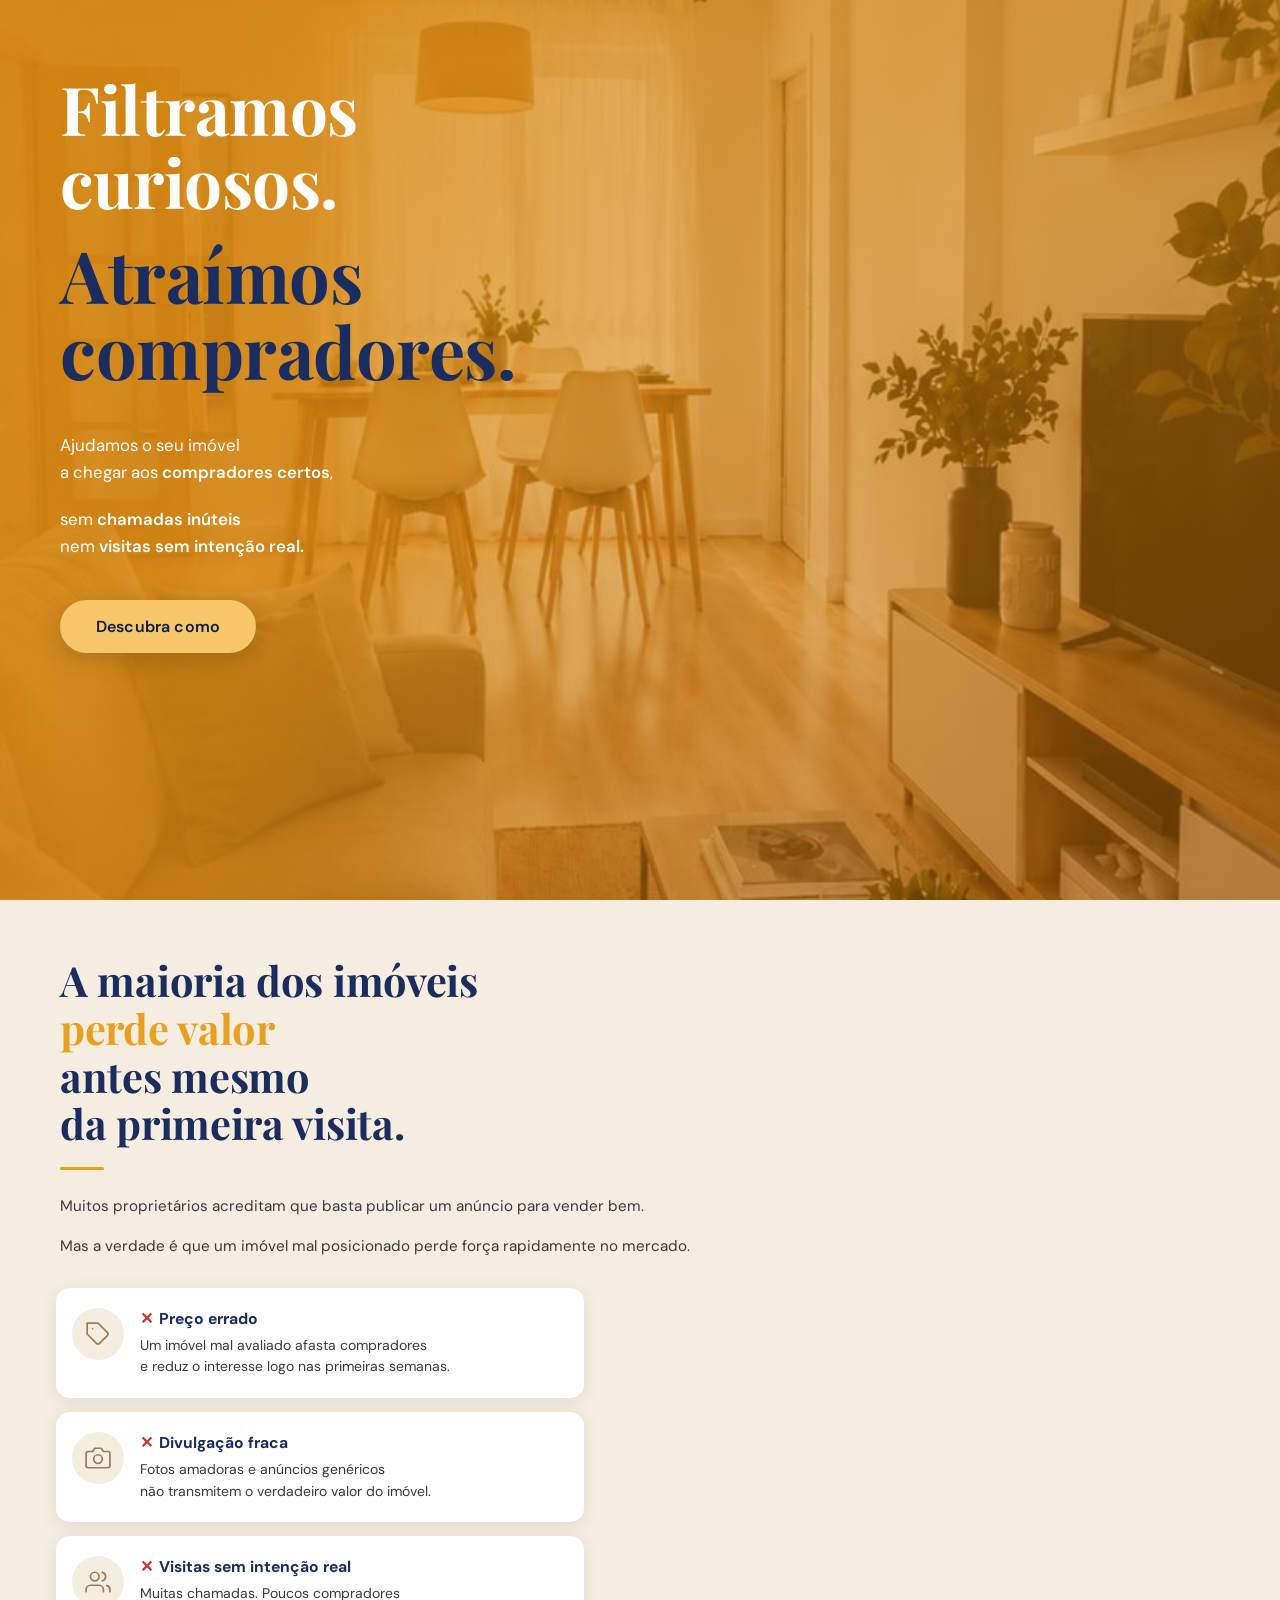
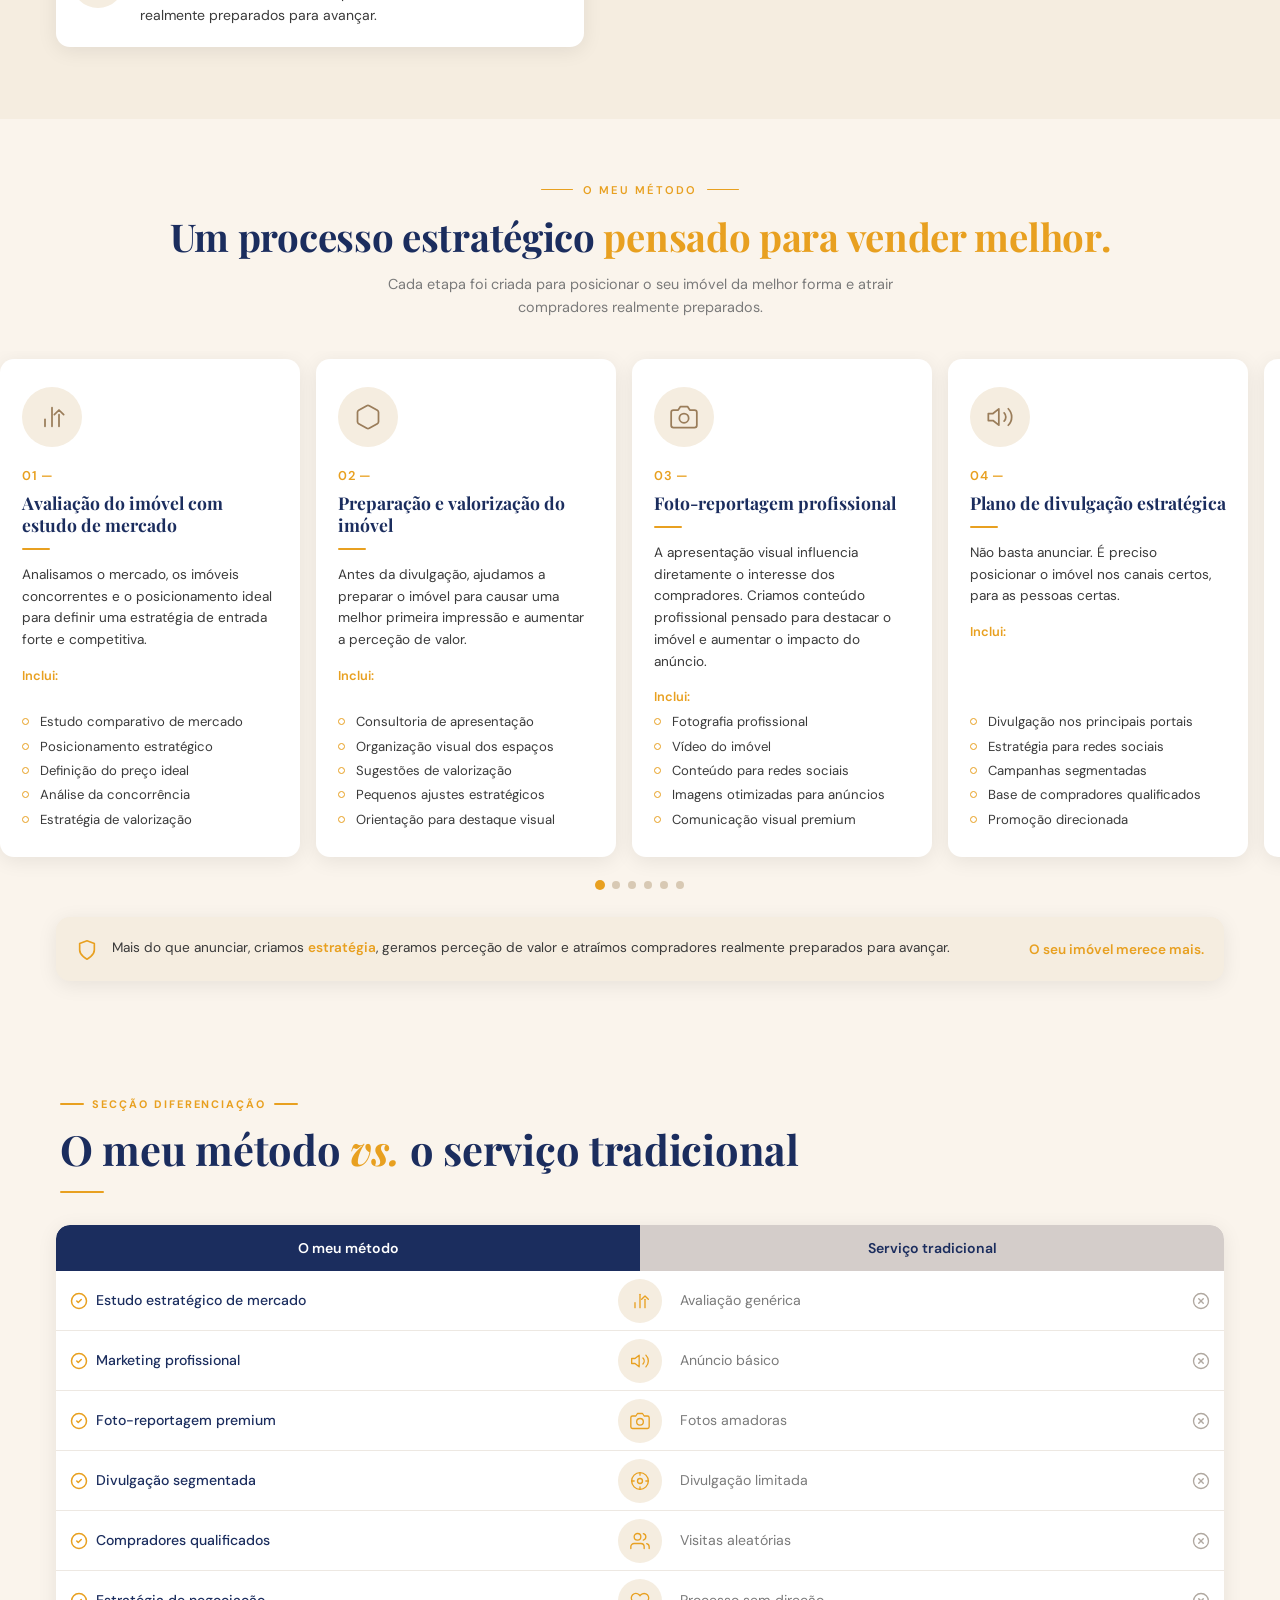
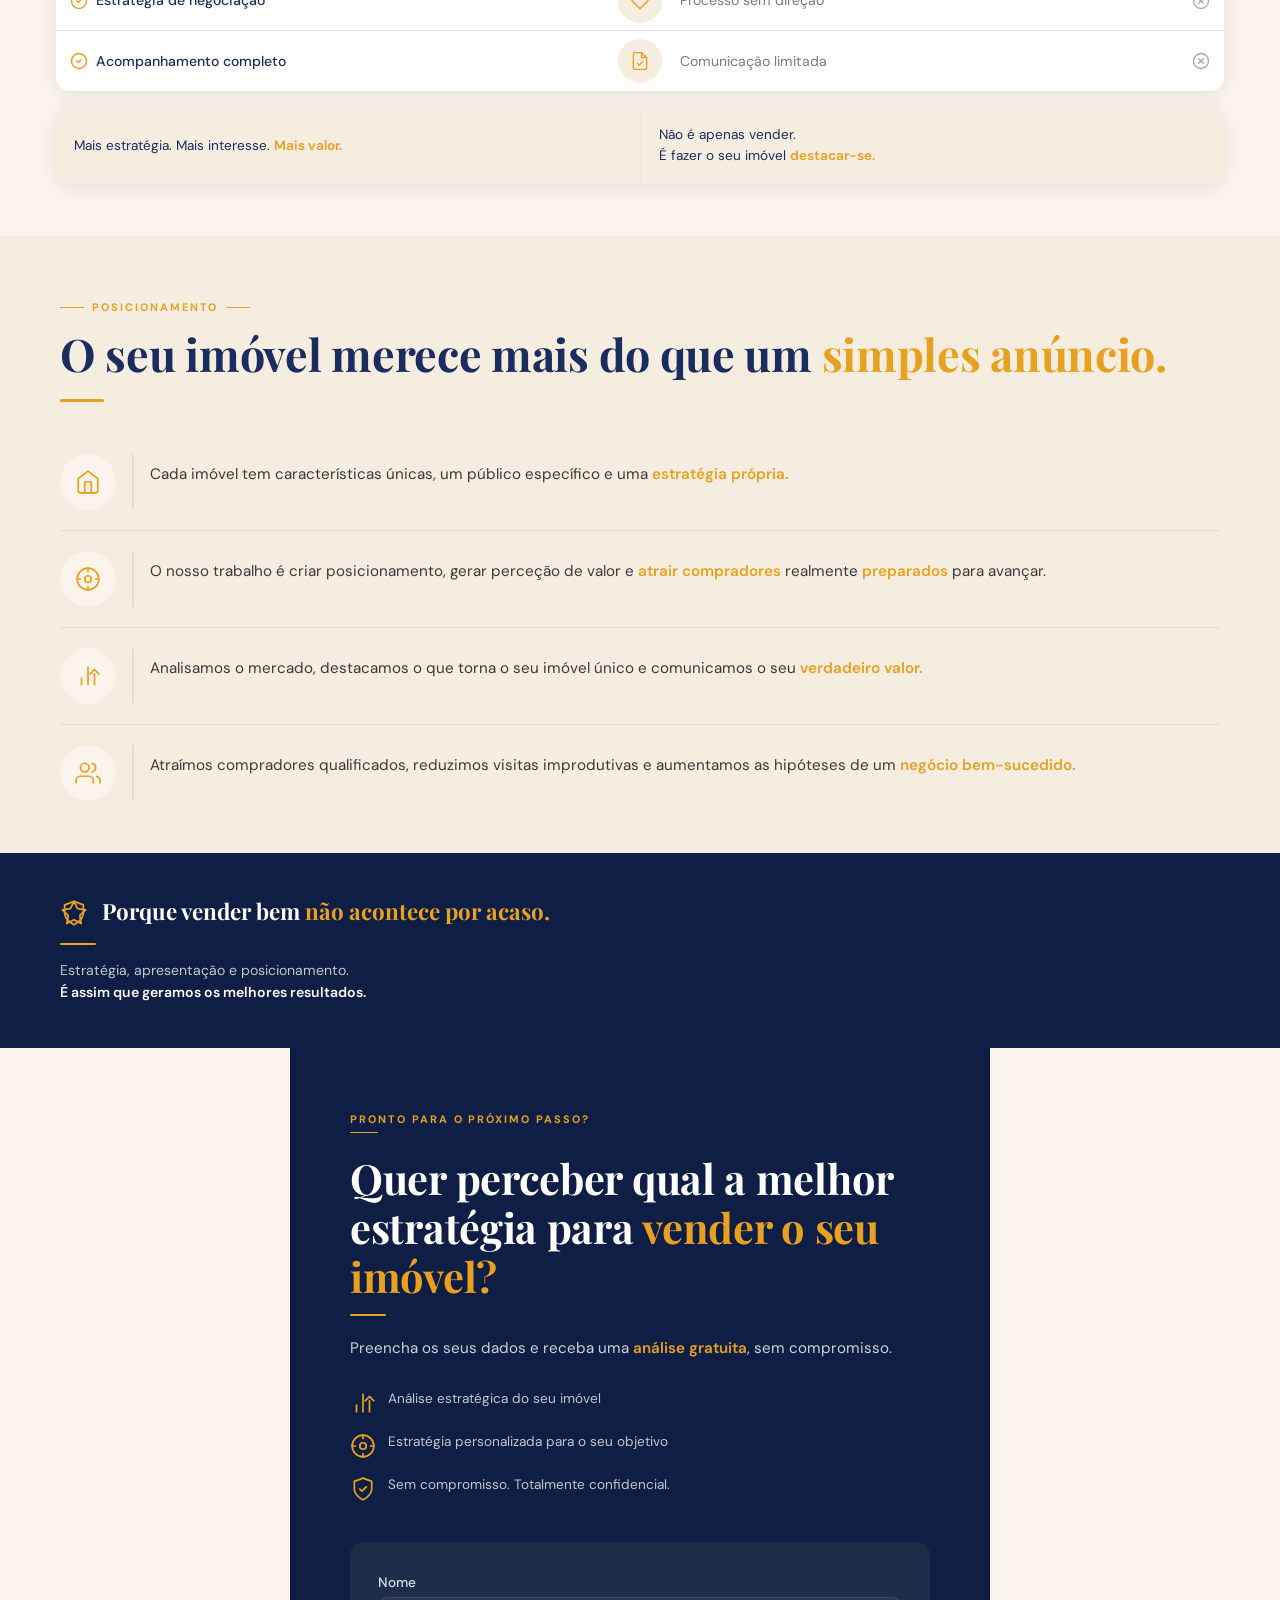
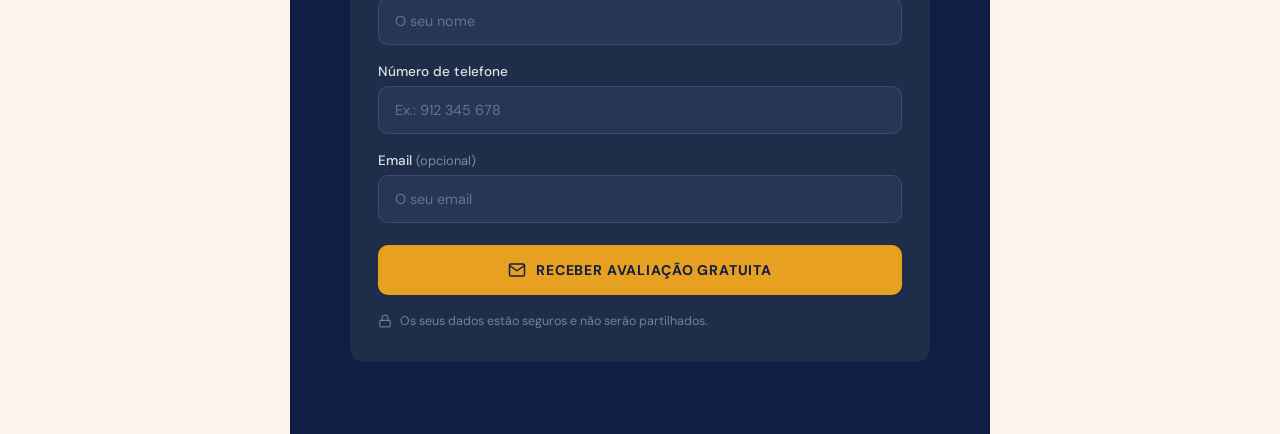
==== commit cf48a76c: "BM 1.17.1" ====
--- a/vendas.html
+++ b/vendas.html
@@ -33,10 +33,7 @@
 
       <!-- CTA -->
       <div class="hero__cta">
-        <div class="divider-line">
-          <a href="#pain-section" class="btn-cta">Descubra como.</a>
-        </div>
-        <a href="#pain-section" class="btn-primary">Descubra como →</a>
+        <a href="#cta-form" class="btn-primary">Descubra como</a>
       </div>
 
     </div>
@@ -47,11 +44,6 @@
        SECÇÃO 2 — Problema / Pain points
        ════════════════════════════════════ -->
   <section class="pain" id="pain-section">
-
-    <!-- Faixa de foto -->
-    <div class="pain__photo">
-      <img src="sala.jpg" alt="Sala de estar moderna e luminosa" />
-    </div>
 
     <!-- Texto introdutório -->
     <div class="pain__text">
@@ -571,7 +563,7 @@
     </div>
 
     <!-- Formulário -->
-    <div class="cta-form__form">
+    <div class="cta-form__form" id="cta-form">
       <div class="form-field">
         <label for="nome">Nome</label>
         <input type="text" id="nome" placeholder="O seu nome" autocomplete="name" />
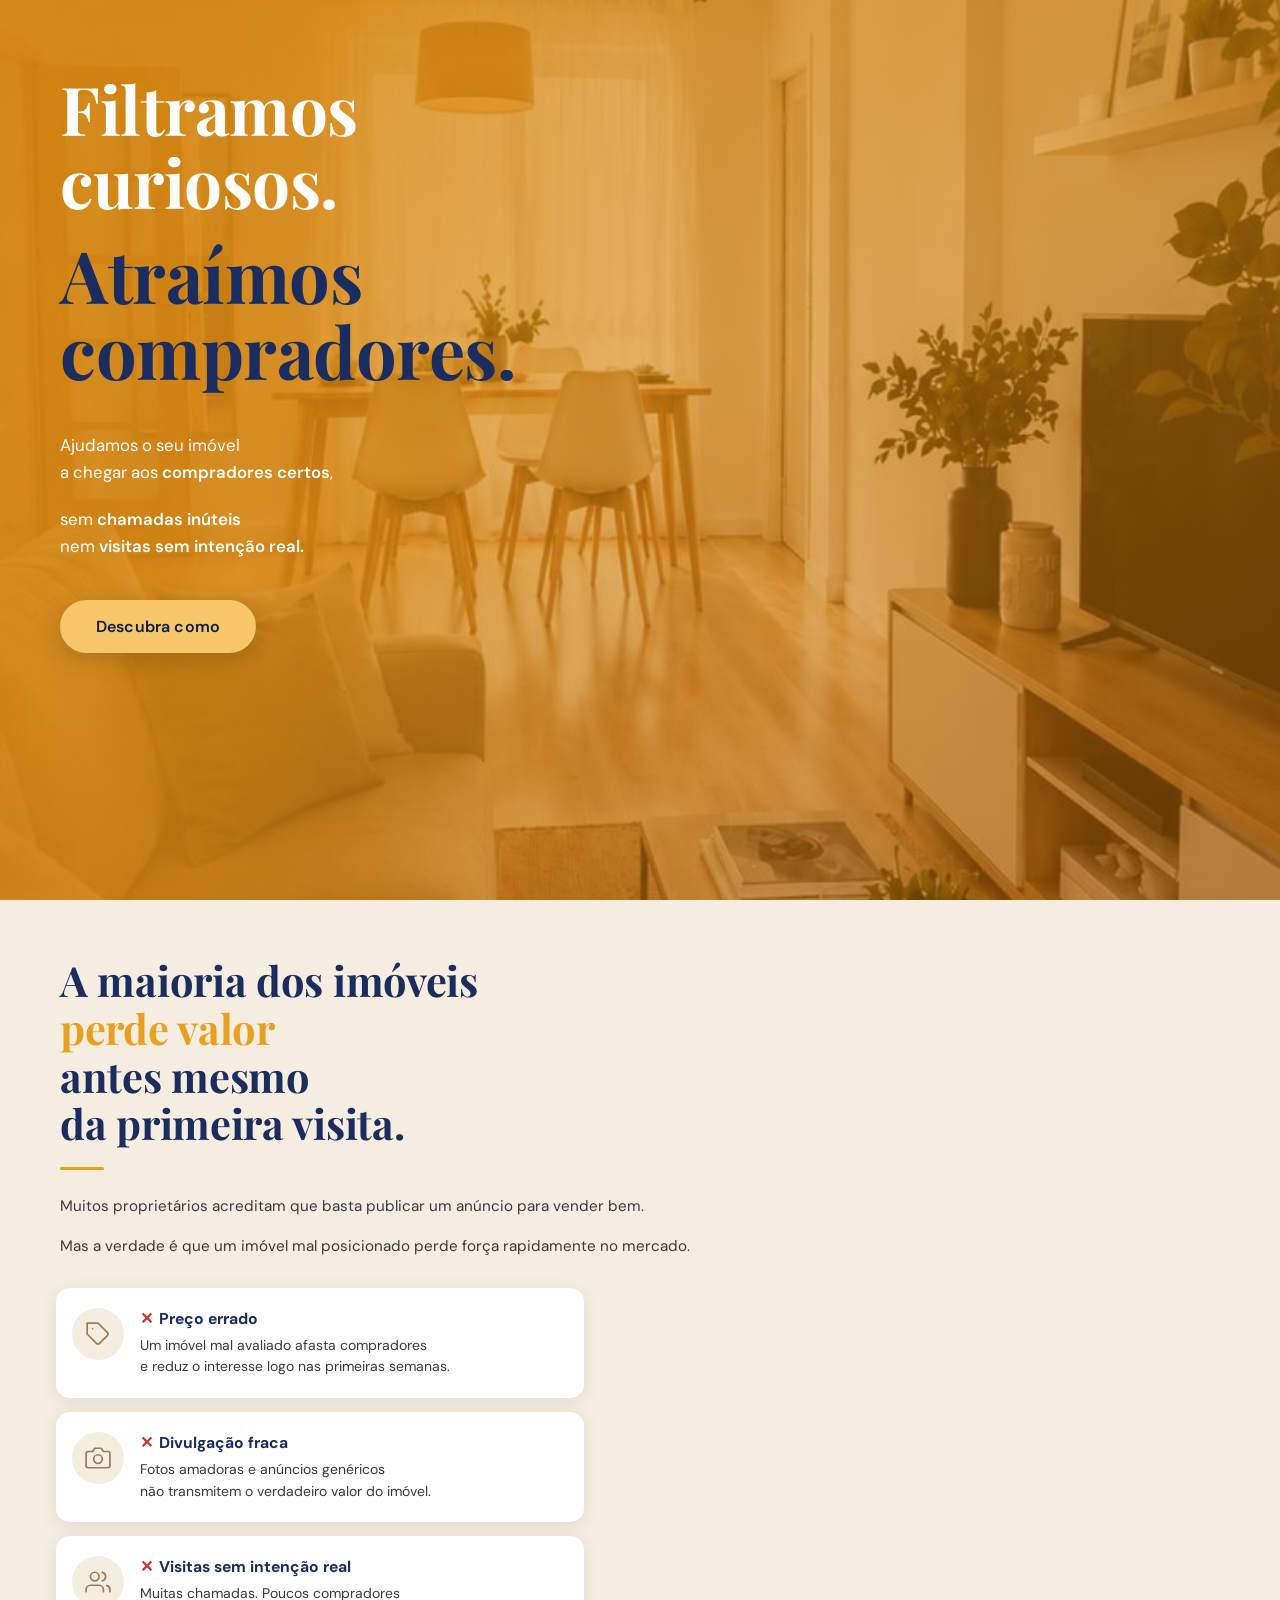
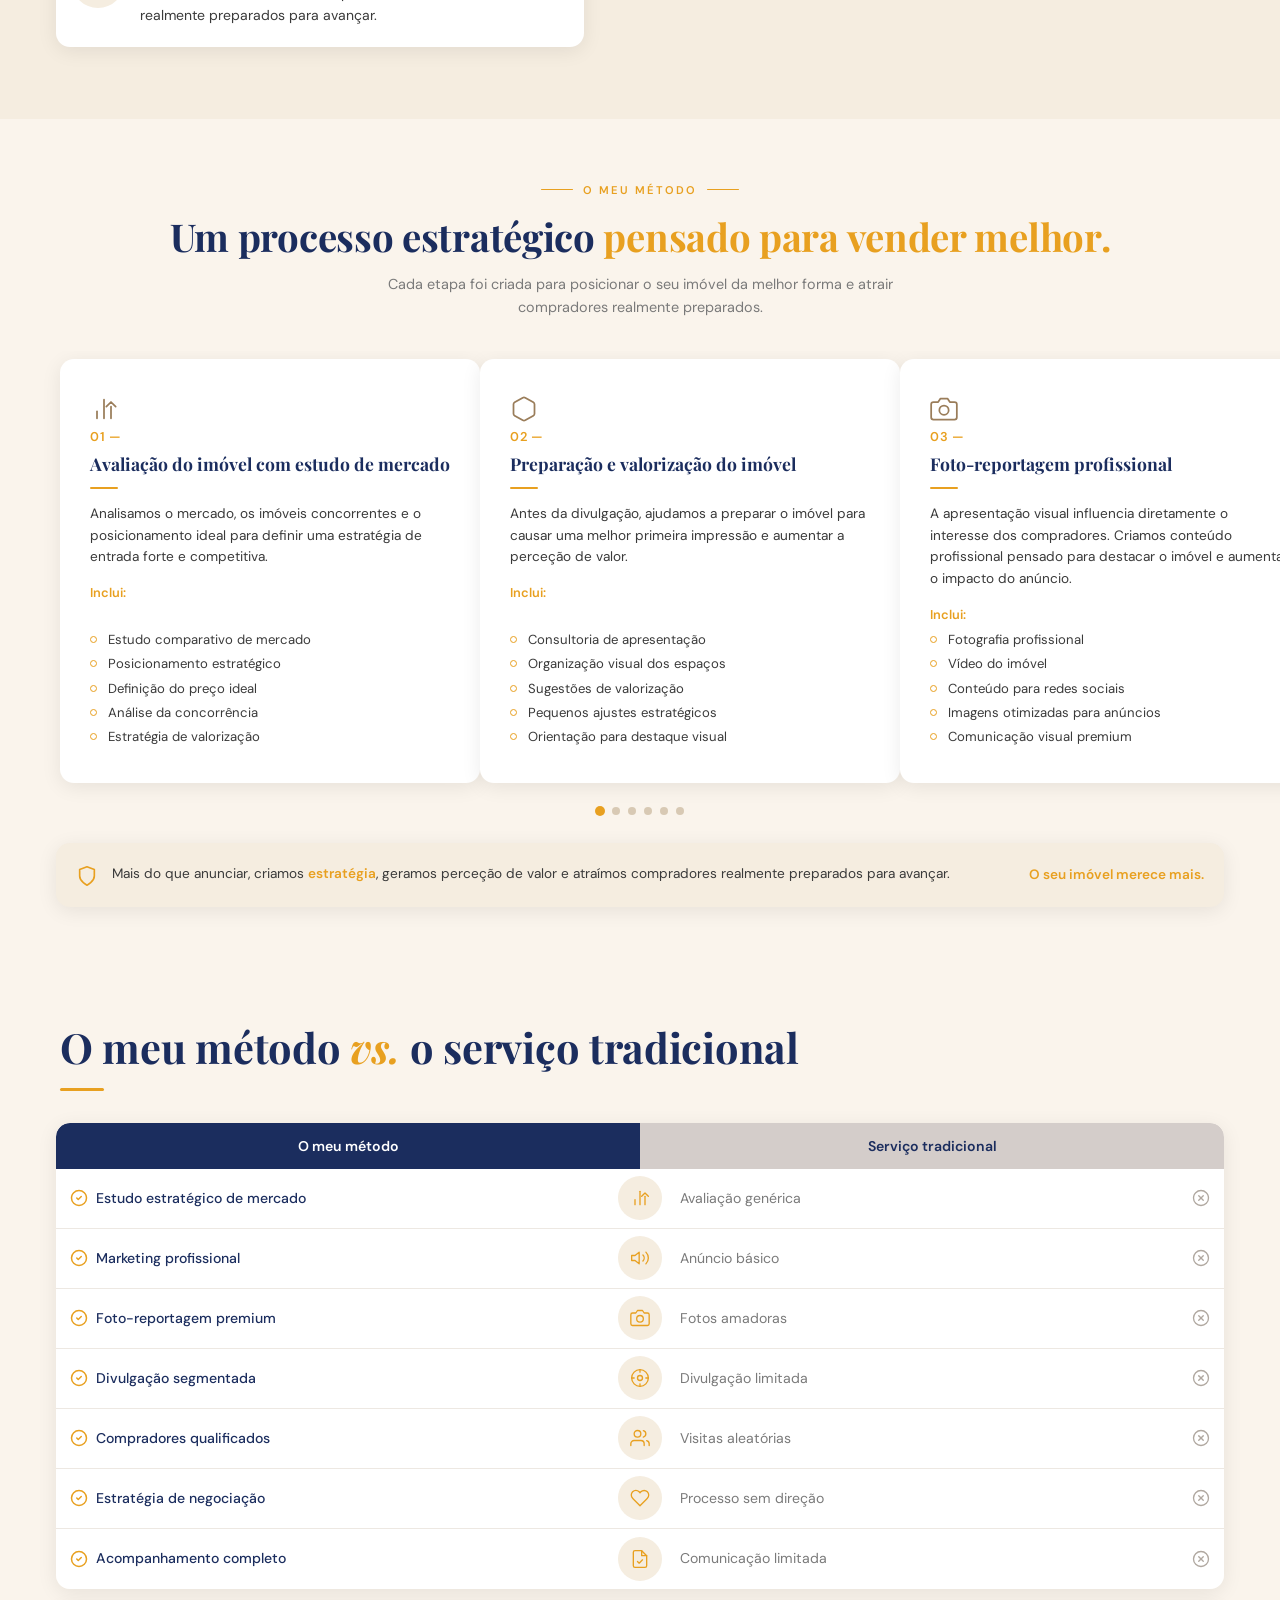
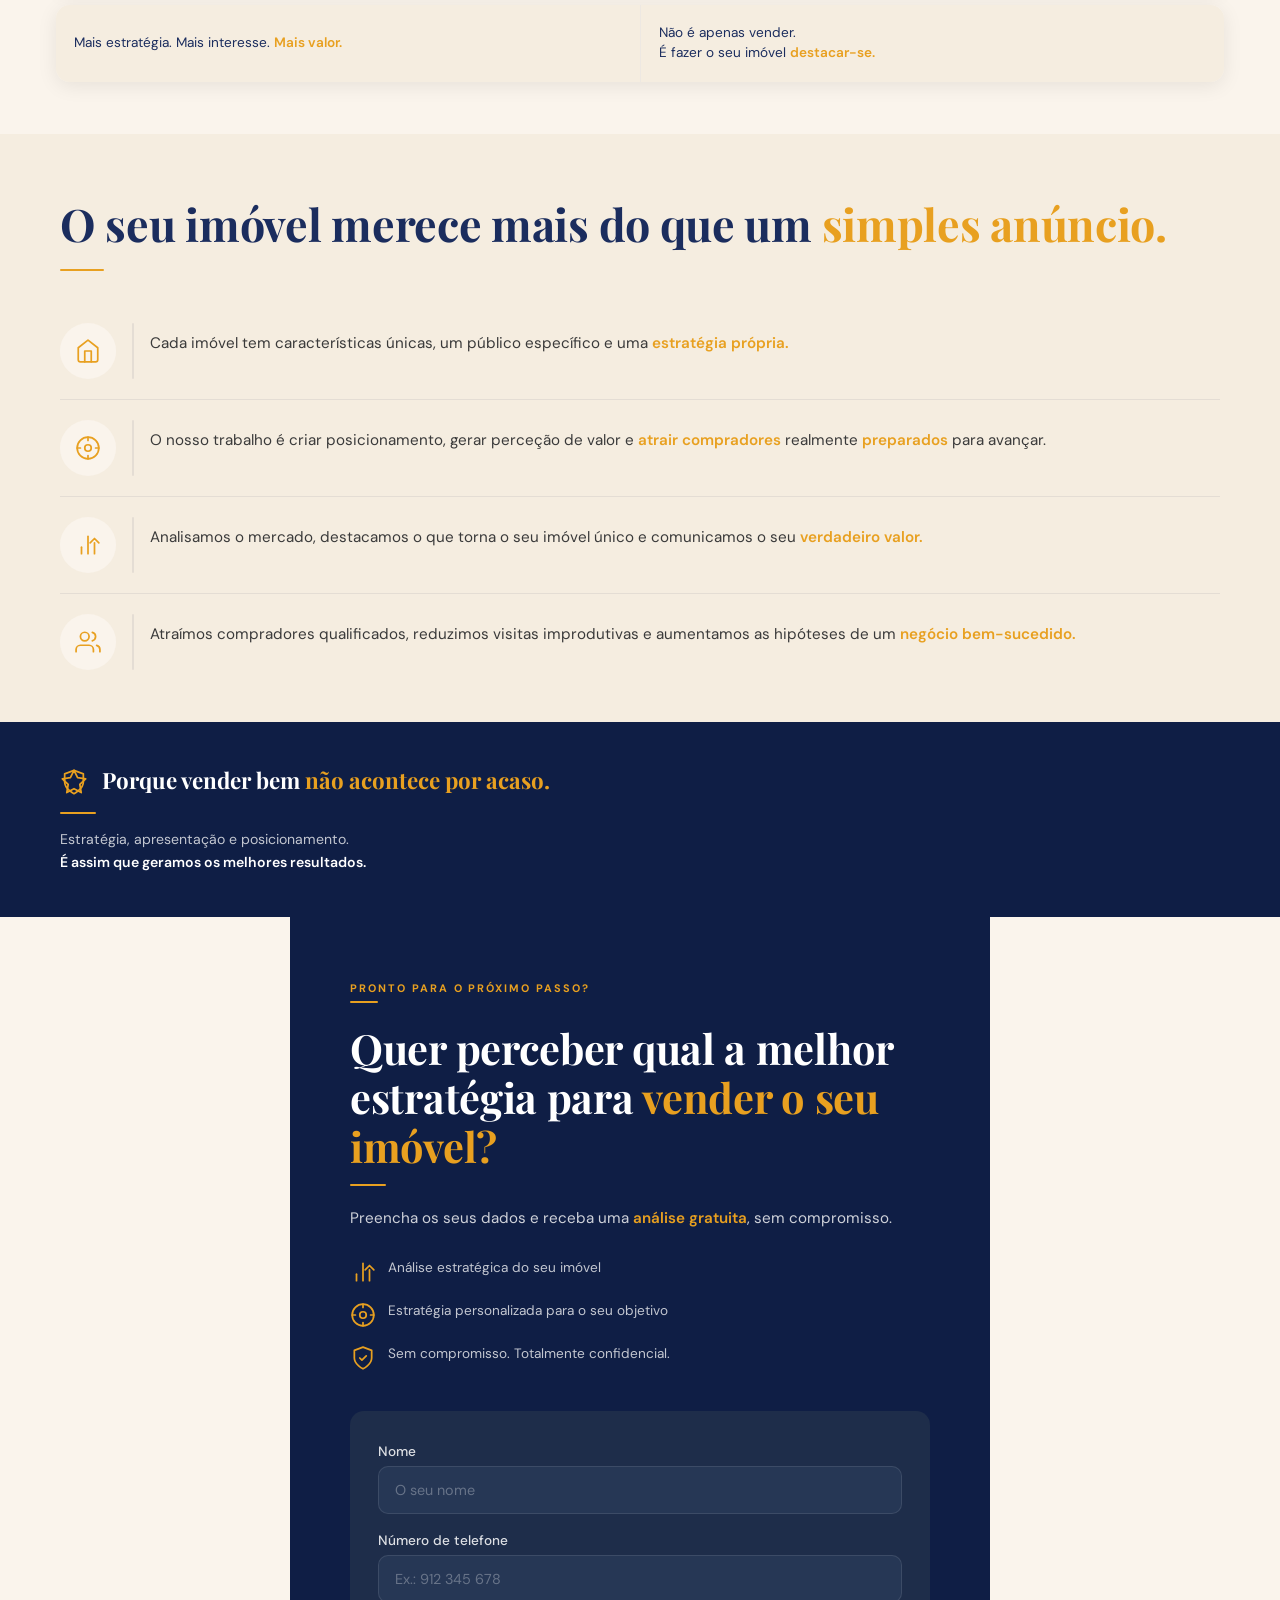
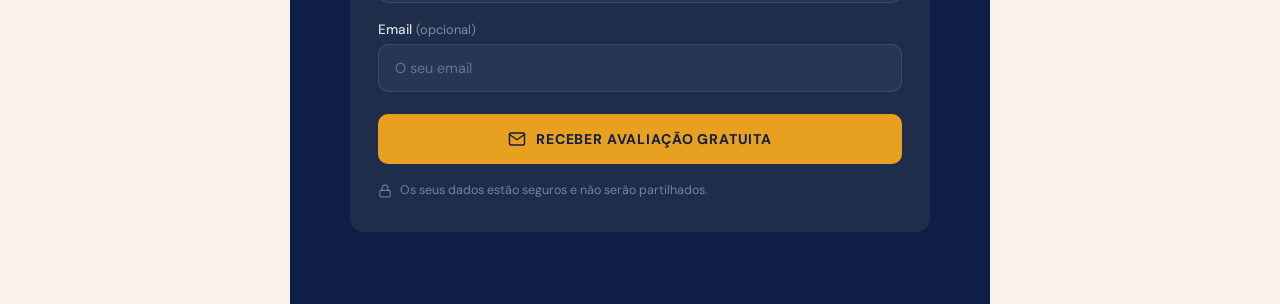
==== commit dfeb8cda: "BM 1.? Politica" ====
--- a/vendas.html
+++ b/vendas.html
@@ -319,24 +319,24 @@
 
   <script>
     (function () {
-      const car = document.getElementById('metodoCar');
-      const dots = document.querySelectorAll('#metodoDots .dot');
-
-      // Update active dot based on scroll position
-      car.addEventListener('scroll', () => {
-        const cardW = car.querySelector('.metodo-card').offsetWidth + 16; // gap
-        const idx = Math.round(car.scrollLeft / cardW);
-        dots.forEach((d, i) => d.classList.toggle('active', i === idx));
-      }, { passive: true });
-
-      // Click dot → scroll to card
-      dots.forEach(dot => {
-        dot.addEventListener('click', () => {
-          const cardW = car.querySelector('.metodo-card').offsetWidth + 16;
-          car.scrollTo({ left: parseInt(dot.dataset.index) * cardW, behavior: 'smooth' });
-        });
-      });
-    })();
+  const car = document.getElementById('metodoCar');
+  const dots = document.querySelectorAll('#metodoDots .dot');
+
+  // Update active dot based on scroll position
+  car.addEventListener('scroll', () => {
+    const slideW = car.clientWidth;
+    const idx = Math.round(car.scrollLeft / slideW);
+    dots.forEach((d, i) => d.classList.toggle('active', i === idx));
+  }, { passive: true });
+
+  // Click dot → scroll to card
+  dots.forEach(dot => {
+    dot.addEventListener('click', () => {
+      const slideW = car.clientWidth;
+      car.scrollTo({ left: parseInt(dot.dataset.index) * slideW, behavior: 'smooth' });
+    });
+  });
+})();
   </script>
 
 
@@ -345,7 +345,6 @@
        ════════════════════════════════════ -->
   <section class="dif" id="dif-section">
     <div class="dif__header">
-      <p class="section-label"><span class="label-line"></span> SECÇÃO DIFERENCIAÇÃO <span class="label-line"></span></p>
       <h2 class="dif__title">O meu método <span class="vs">vs.</span> o serviço tradicional</h2>
       <div class="dif__sep"></div>
     </div>
@@ -478,7 +477,6 @@
     <!-- Hero foto + título -->
     <div class="pos__hero">
       <div class="pos__hero-text">
-        <p class="section-label"><span class="label-line"></span> POSICIONAMENTO <span class="label-line"></span></p>
         <h2 class="pos__title">O seu imóvel merece mais do que um <span class="highlight">simples anúncio.</span></h2>
         <div class="pos__sep"></div>
       </div>
--- a/vendas.css
+++ b/vendas.css
@@ -39,7 +39,7 @@
 .hero {
   position: relative;
   width: 100%;
-  min-height: 100svh;
+  min-height: 92svh;
   display: flex;
   flex-direction: column;
   justify-content: space-between;
@@ -384,27 +384,37 @@
 
 .metodo__carousel {
   display: flex;
-  gap: 16px;
+  gap: 0;
   overflow-x: auto;
   scroll-snap-type: x mandatory;
   -webkit-overflow-scrolling: touch;
-  padding: 8px 28px 20px;
+  padding: 8px 0 20px;
   scrollbar-width: none;
 }
 
 .metodo__carousel::-webkit-scrollbar { display: none; }
 
 .metodo-card {
-  flex: 0 0 82vw;
-  max-width: 300px;
-  scroll-snap-align: start;
+  box-sizing: border-box;
+  flex: 0 0 100%;
+  width: 80%;        /* era 88% — reduzindo um pouco sobra mais espaço de cada lado */
+  margin: 0 auto;
+  scroll-snap-align: center;
   background: var(--white);
   border-radius: var(--border-radius);
-  padding: 28px 22px;
+  padding: 32px 24px;
   box-shadow: var(--shadow);
   display: flex;
   flex-direction: column;
 }
+
+@media (min-width: 768px) {
+  .metodo-card {
+    max-width: 420px;
+    padding: 36px 30px;
+  }
+}9
+
 
 .metodo-card__icon {
   width: 60px;
@@ -569,13 +579,11 @@
 }
 
 @media (min-width: 480px) {
-  .metodo-card { flex: 0 0 72vw; }
   .metodo__carousel { padding: 8px 44px 20px; }
   .metodo__footer { margin: 8px 40px 0; }
 }
 
 @media (min-width: 768px) {
-  .metodo-card { flex: 0 0 320px; }
   .metodo__carousel { padding: 8px 60px 20px; }
   .metodo__footer { margin: 8px 56px 0; }
   .metodo__header { padding: 64px 60px 32px; }
